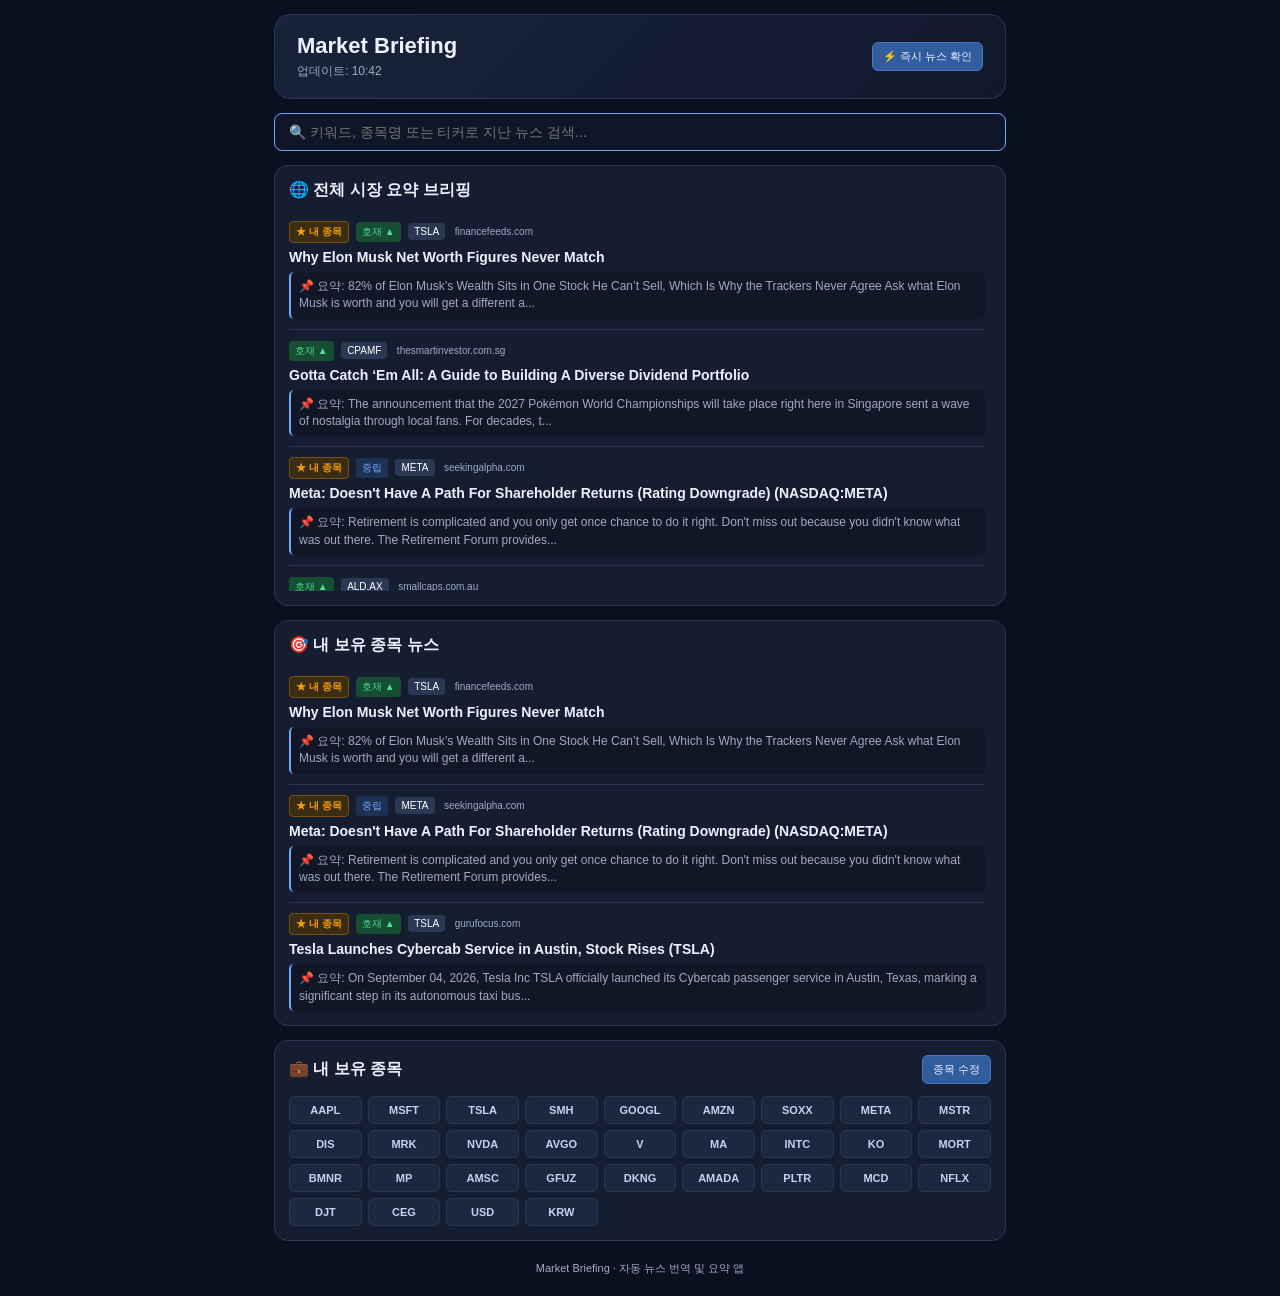
==== index.html @ e2da29b3 "Update index.html" ====
<!DOCTYPE html>
<html lang="ko">
<head>
  <meta charset="UTF-8">
  <meta name="viewport" content="width=device-width, initial-scale=1.0">
  <title>Market Briefing</title>

  <!-- PWA 앱 설정 -->
  <link rel="manifest" href="manifest.json">
  <meta name="mobile-web-app-capable" content="yes">
  <meta name="apple-mobile-web-app-capable" content="yes">
  <meta name="apple-mobile-web-app-status-bar-style" content="black-translucent">
  <meta name="theme-color" content="#0b1020">

  <!-- 아이콘 연결 -->
  <link rel="icon" href="icon.svg" type="image/svg+xml">
  <link rel="apple-touch-icon" href="icon.svg">

  <style>
    * {
      box-sizing: border-box;
    }

    :root {
      --bg: #0b1020;
      --panel: #151d31;
      --panel2: #1c2740;
      --line: #2b3854;
      --text: #edf2ff;
      --muted: #9eabc4;
      --accent: #75a7ff;
      --good: #55d69a;
      --bad: #ff7185;
      --my-stock: #f59e0b;
    }

    body {
      margin: 0;
      background: var(--bg);
      color: var(--text);
      font-family: Arial, sans-serif;
    }

    .container {
      max-width: 760px;
      margin: auto;
      padding: 14px;
    }

    .header {
      background: linear-gradient(135deg, #18233b, #10182b);
      border: 1px solid var(--line);
      border-radius: 16px;
      padding: 18px 22px;
      margin-bottom: 14px;
      display: flex;
      justify-content: space-between;
      align-items: center;
      flex-wrap: wrap;
      gap: 10px;
    }

    h1 {
      margin: 0 0 4px;
      font-size: 22px;
    }

    .date {
      color: var(--muted);
      font-size: 12px;
    }

    /* 과거 뉴스 검색창 */
    .search-bar {
      width: 100%;
      background: #0e1628;
      color: var(--text);
      border: 1px solid var(--accent);
      border-radius: 8px;
      padding: 10px 14px;
      font-size: 14px;
      margin-bottom: 14px;
      outline: none;
    }

    .search-bar:focus {
      border-color: var(--good);
      box-shadow: 0 0 5px rgba(85, 214, 154, 0.3);
    }

    .section {
      background: var(--panel);
      border: 1px solid var(--line);
      border-radius: 14px;
      padding: 14px;
      margin-bottom: 14px;
    }

    h2 {
      font-size: 16px;
      margin: 0 0 10px;
      display: flex;
      align-items: center;
      gap: 6px;
    }

    /* 뉴스 컨테이너 - 세로 고정 높이 및 위아래 스크롤바 설정 */
    .news-scroll-container {
      max-height: 380px;
      overflow-y: auto;
      padding-right: 6px;
    }

    .news-scroll-container::-webkit-scrollbar {
      width: 6px;
    }

    .news-scroll-container::-webkit-scrollbar-track {
      background: rgba(0, 0, 0, 0.1);
      border-radius: 3px;
    }

    .news-scroll-container::-webkit-scrollbar-thumb {
      background: var(--line);
      border-radius: 3px;
    }

    .news-scroll-container::-webkit-scrollbar-thumb:hover {
      background: var(--accent);
    }

    .news {
      padding: 10px 0;
      border-bottom: 1px solid var(--line);
    }

    .news:last-child {
      border: 0;
      padding-bottom: 0;
    }

    .tag {
      display: inline-block;
      color: var(--accent);
      background: #1d3155;
      border-radius: 4px;
      padding: 3px 6px;
      font-size: 10px;
      margin-bottom: 5px;
      margin-right: 3px;
    }

    .tag-my {
      background: #3b2d11;
      color: var(--my-stock);
      border: 1px solid #78520d;
      font-weight: bold;
    }

    .tag-verified {
      background: #1e3a29;
      color: var(--good);
      border: 1px solid #285e3c;
    }

    .news-title {
      font-weight: 700;
      font-size: 14px;
      margin-bottom: 5px;
      line-height: 1.35;
    }

    .news-title a {
      color: var(--text);
      text-decoration: none;
    }

    .news-title a:hover {
      text-decoration: underline;
    }

    .news-text {
      color: var(--muted);
      font-size: 12px;
      line-height: 1.45;
      background: rgba(0, 0, 0, 0.2);
      padding: 6px 8px;
      border-radius: 5px;
      border-left: 2px solid var(--accent);
    }

    .toolbar {
      display: flex;
      gap: 8px;
      align-items: center;
      justify-content: space-between;
      margin-bottom: 12px;
    }

    .toolbar h2 {
      margin: 0;
    }

    .edit-area {
      display: flex;
      gap: 4px;
      align-items: center;
      flex-grow: 1;
      justify-content: flex-end;
    }

    .inline-input {
      background: #0e1628;
      color: var(--text);
      border: 1px solid var(--accent);
      border-radius: 6px;
      padding: 5px 8px;
      font-size: 12px;
      width: 100%;
      max-width: 280px;
    }

    .button {
      border: 1px solid var(--line);
      background: var(--panel2);
      color: var(--text);
      border-radius: 6px;
      padding: 6px 10px;
      font-size: 11px;
      cursor: pointer;
      white-space: nowrap;
    }

    .button.primary {
      background: #315d9e;
      border-color: #4779c2;
    }

    .button:hover {
      filter: brightness(1.15);
    }

    /* 보유 종목 창 - 스크롤 없이 깔끔한 격자(Grid) 배치로 원복 */
    .portfolio {
      display: grid;
      grid-template-columns: repeat(auto-fill, minmax(68px, 1fr));
      gap: 6px;
    }

    .stock {
      background: var(--panel2);
      border: 1px solid var(--line);
      border-radius: 6px;
      padding: 7px 0;
      text-align: center;
      font-weight: 700;
      font-size: 11px;
      color: #c5d3f0;
      width: 100%;
    }

    .footer {
      text-align: center;
      color: var(--muted);
      font-size: 11px;
      padding: 6px;
    }
  </style>
</head>

<body>

  <div class="container">

    <header class="header">
      <div>
        <h1>Market Briefing</h1>
        <div class="date" id="lastUpdated">미국 자본시장 · 한글 뉴스 요약</div>
      </div>
      <button class="button primary" id="checkNewsBtn">⚡ 즉시 뉴스 확인</button>
    </header>

    <!-- 검색창 -->
    <input type="text" id="searchInput" class="search-bar" placeholder="🔍 키워드, 종목명 또는 티커로 지난 뉴스 검색...">

    <!-- 1. 전체 시장 요약 뉴스 창 (위아래 세로 스크롤) -->
    <section class="section">
      <h2>🌐 전체 시장 요약 브리핑</h2>
      <div id="marketNewsContainer" class="news-scroll-container">
        <div class="news-text">전체 시장 뉴스를 불러오는 중입니다...</div>
      </div>
    </section>

    <!-- 2. 내 보유 종목 뉴스 창 (위아래 세로 스크롤) -->
    <section class="section">
      <h2>🎯 내 보유 종목 뉴스</h2>
      <div id="portfolioNewsContainer" class="news-scroll-container">
        <div class="news-text">보유 종목 뉴스를 불러오는 중입니다...</div>
      </div>
    </section>

    <!-- 3. 내 보유 종목 관리 창 (스크롤 없는 전체 펼침 격자) -->
    <section class="section">

      <div class="toolbar">
        <h2>💼 내 보유 종목</h2>
        <div id="editControls" class="edit-area">
          <button class="button primary" id="editBtn">종목 수정</button>
        </div>
      </div>

      <div class="portfolio" id="portfolio"></div>

    </section>

    <div class="footer">
      Market Briefing · 자동 뉴스 번역 및 요약 앱
    </div>

  </div>

  <script>
    const defaultTickers = [
      "AAPL", "MSFT", "TSLA", "SMH", "GOOGL", "AMZN", "SOXX", "META", "MSTR",
      "DIS", "MRK", "NVDA", "AVGO", "V", "MA", "INTC", "KO",
      "MORT", "BMNR", "MP", "AMSC", "GFUZ", "DKNG", "AMADA", "PLTR",
      "MCD", "NFLX", "DJT", "CEG", "USD", "KRW"
    ];

    const key = "marketBriefingTickers";
    let tickers = [];
    let newsData = { updated_at: "", market_news: [], portfolio_news: [] };
    let searchQuery = "";

    const portfolio = document.getElementById("portfolio");
    const editControls = document.getElementById("editControls");
    const marketNewsContainer = document.getElementById("marketNewsContainer");
    const portfolioNewsContainer = document.getElementById("portfolioNewsContainer");
    const lastUpdatedEl = document.getElementById("lastUpdated");
    const checkNewsBtn = document.getElementById("checkNewsBtn");
    const searchInput = document.getElementById("searchInput");

    function escapeHtml(str) {
      if (!str) return "";
      return String(str)
        .replace(/&/g, "&amp;")
        .replace(/</g, "&lt;")
        .replace(/>/g, "&gt;")
        .replace(/"/g, "&quot;")
        .replace(/'/g, "&#039;");
    }

    function load() {
      try {
        const stored = localStorage.getItem(key);
        tickers = stored ? JSON.parse(stored) : defaultTickers;
      } catch (e) {
        tickers = defaultTickers;
      }

      renderPortfolio();
      renderEditButton();
      fetchNews();
    }

    function renderPortfolio() {
      portfolio.innerHTML = "";
      tickers.forEach(ticker => {
        const el = document.createElement("div");
        el.className = "stock";
        el.textContent = ticker;
        portfolio.appendChild(el);
      });
    }

    function renderEditButton() {
      editControls.innerHTML = `<button class="button primary" id="editBtn">종목 수정</button>`;
      document.getElementById("editBtn").onclick = startInlineEdit;
    }

    function startInlineEdit() {
      editControls.innerHTML = `
        <input type="text" class="inline-input" id="inlineInput" value="${tickers.join(', ')}" placeholder="티커 입력 (예: NVDA, MSTR)">
        <button class="button primary" id="saveInlineBtn">저장</button>
        <button class="button" id="cancelInlineBtn">취소</button>
      `;

      document.getElementById("saveInlineBtn").onclick = () => {
        const val = document.getElementById("inlineInput").value;
        const next = val.split(",").map(x => x.trim().toUpperCase()).filter(Boolean);
        if (!next.length) return;

        tickers = [...new Set(next)];
        localStorage.setItem(key, JSON.stringify(tickers));
        renderPortfolio();
        renderAllNews();
        renderEditButton();
      };

      document.getElementById("cancelInlineBtn").onclick = renderEditButton;
    }

    async function fetchNews() {
      checkNewsBtn.textContent = "🔄 업데이트 중...";
      try {
        const res = await fetch(`news.json?t=${Date.now()}`);
        if (!res.ok) throw new Error("news.json 불러오기 실패");
        
        newsData = await res.json();
        
        if (newsData.updated_at) {
          const dateObj = new Date(newsData.updated_at);
          lastUpdatedEl.textContent = `업데이트: ${dateObj.getHours()}:${String(dateObj.getMinutes()).padStart(2, '0')}`;
        }
        
        renderAllNews();
      } catch (err) {
        console.error(err);
        const errHtml = `<div class="news-text">수집된 뉴스가 없습니다. GitHub Actions 수집 완료 후 자동 표출됩니다.</div>`;
        marketNewsContainer.innerHTML = errHtml;
        portfolioNewsContainer.innerHTML = errHtml;
      } finally {
        checkNewsBtn.textContent = "⚡ 즉시 뉴스 확인";
      }
    }

    function renderNewsList(articles, container, isPortfolioSection = false) {
      if (!articles || articles.length === 0) {
        container.innerHTML = `<div class="news-text">수집된 뉴스가 없습니다.</div>`;
        return;
      }

      let displayList = articles;

      // 보유 종목 필터링
      if (isPortfolioSection) {
        displayList = articles.filter(art => {
          const sym = art.symbol ? art.symbol.toUpperCase() : "";
          return tickers.includes(sym);
        });
      }

      // 지난 뉴스 검색 필터링
      if (searchQuery) {
        displayList = displayList.filter(art => {
          const title = (art.title_ko || art.title || "").toLowerCase();
          const snippet = (art.snippet_ko || art.snippet || "").toLowerCase();
          const sym = (art.symbol || "").toLowerCase();
          return title.includes(searchQuery) || snippet.includes(searchQuery) || sym.includes(searchQuery);
        });
      }

      if (displayList.length === 0) {
        container.innerHTML = `<div class="news-text">${searchQuery ? "'" + searchQuery + "' 검색 결과가 없습니다." : "조건에 맞는 기사가 없습니다."}</div>`;
        return;
      }

      container.innerHTML = displayList.map(art => {
        const symbol = art.symbol ? art.symbol.toUpperCase() : "";
        const score = typeof art.sentiment_score === "number" ? art.sentiment_score : 0;
        const isCrossVerified = art.cross_verified || false;

        let sentimentText = "중립";
        let tagStyle = "background: #1d3155; color: #75a7ff;";

        if (score > 0.05) {
          sentimentText = "호재 ▲";
          tagStyle = "background: #164e32; color: #55d69a;";
        } else if (score < -0.05) {
          sentimentText = "악재 ▼";
          tagStyle = "background: #541c24; color: #ff7185;";
        }

        const titleKo = escapeHtml(art.title_ko || art.title || "제목 없음");
        const snippetKo = escapeHtml(art.snippet_ko || art.snippet || "상세 요약이 없습니다.");
        const url = art.url ? escapeHtml(art.url) : "#";
        const source = escapeHtml(art.source || "MarketAux");
        const isMy = symbol && tickers.includes(symbol);

        return `
          <div class="news">
            <div>
              ${isMy ? `<span class="tag tag-my">★ 내 종목</span>` : ""}
              ${isCrossVerified ? `<span class="tag tag-verified">✓ 교차검증 완료</span>` : ""}
              <span class="tag" style="${tagStyle}">${sentimentText}</span>
              ${symbol ? `<span class="tag" style="background:#2b3854; color:#fff;">${symbol}</span>` : ""}
              <span class="tag" style="background:transparent; color:var(--muted); padding:0 2px;">${source}</span>
            </div>
            <div class="news-title">
              <a href="${url}" target="_blank" rel="noopener noreferrer">${titleKo}</a>
            </div>
            <div class="news-text">📌 요약: ${snippetKo}</div>
          </div>
        `;
      }).join("");
    }

    function renderAllNews() {
      let marketArticles = newsData.market_news || [];
      if (marketArticles.length === 0 && (newsData.portfolio_news || []).length > 0) {
        marketArticles = newsData.portfolio_news;
      }
      renderNewsList(marketArticles, marketNewsContainer, false);
      renderNewsList(newsData.portfolio_news || [], portfolioNewsContainer, true);
    }

    searchInput.addEventListener("input", (e) => {
      searchQuery = e.target.value.toLowerCase().trim();
      renderAllNews();
    });

    checkNewsBtn.onclick = fetchNews;

    load();
  </script>

</body>
</html>
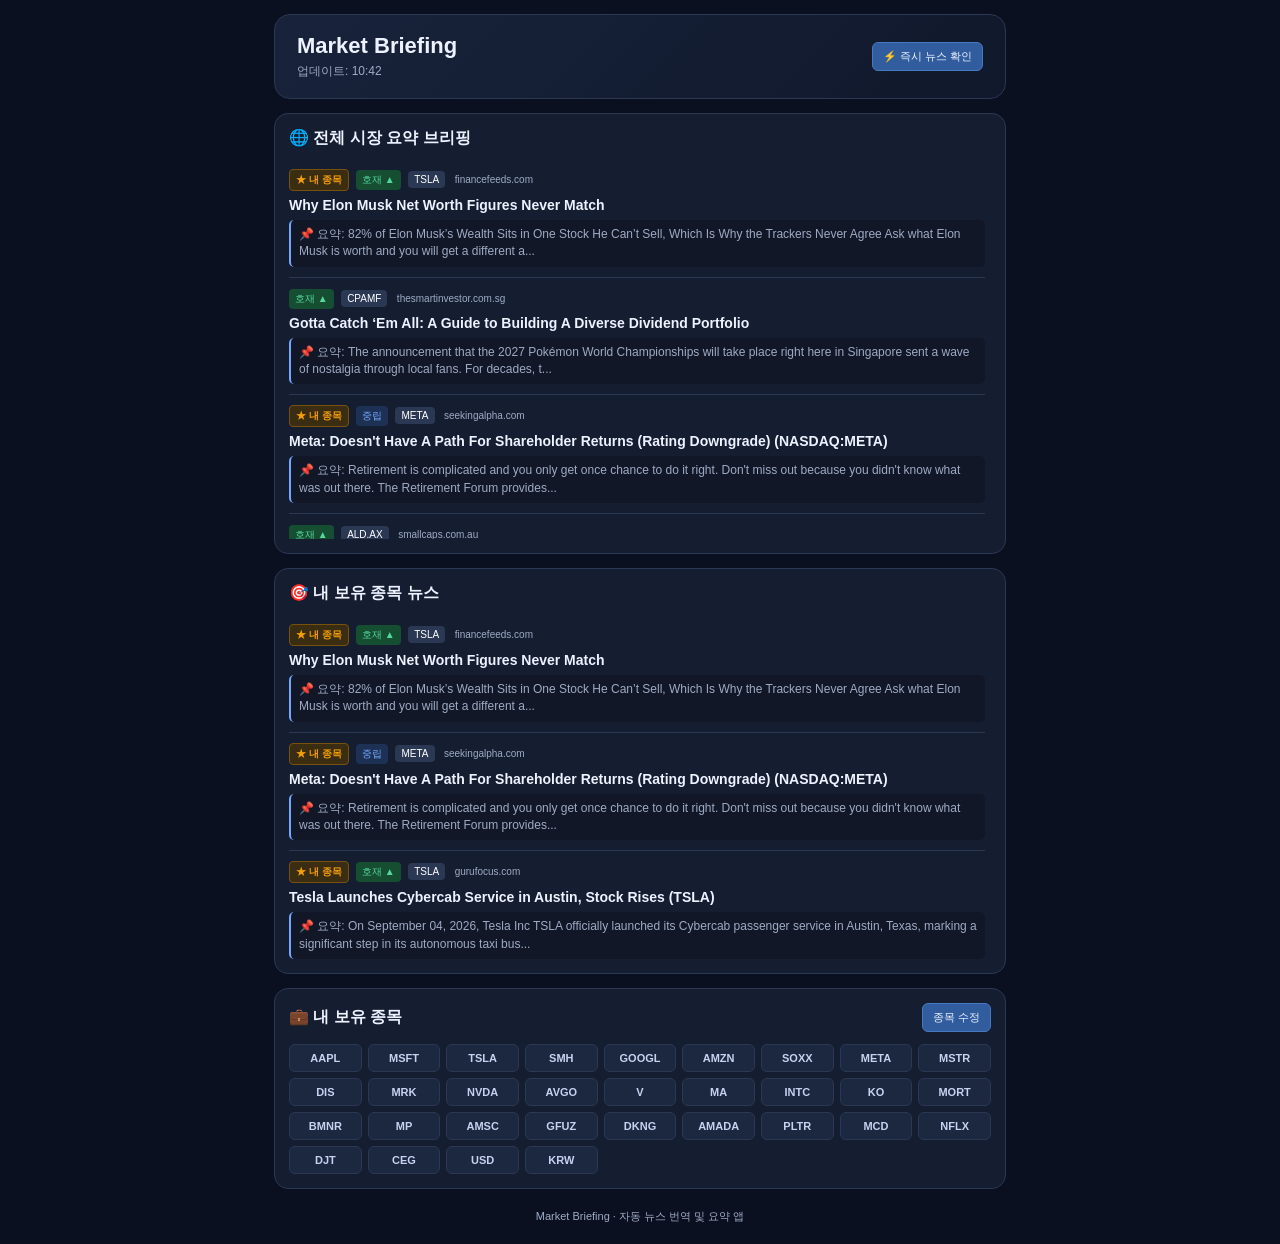
==== commit e8f64035: "Update index.html" ====
--- a/index.html
+++ b/index.html
@@ -70,24 +70,6 @@
       font-size: 12px;
     }
 
-    /* 과거 뉴스 검색창 */
-    .search-bar {
-      width: 100%;
-      background: #0e1628;
-      color: var(--text);
-      border: 1px solid var(--accent);
-      border-radius: 8px;
-      padding: 10px 14px;
-      font-size: 14px;
-      margin-bottom: 14px;
-      outline: none;
-    }
-
-    .search-bar:focus {
-      border-color: var(--good);
-      box-shadow: 0 0 5px rgba(85, 214, 154, 0.3);
-    }
-
     .section {
       background: var(--panel);
       border: 1px solid var(--line);
@@ -104,7 +86,7 @@
       gap: 6px;
     }
 
-    /* 뉴스 컨테이너 - 세로 고정 높이 및 위아래 스크롤바 설정 */
+    /* 뉴스 컨테이너 - 고정 높이 및 다크모드 스크롤바 설정 */
     .news-scroll-container {
       max-height: 380px;
       overflow-y: auto;
@@ -240,7 +222,7 @@
       filter: brightness(1.15);
     }
 
-    /* 보유 종목 창 - 스크롤 없이 깔끔한 격자(Grid) 배치로 원복 */
+    /* 보유 종목 통일된 격자(Grid) 배열 설정 */
     .portfolio {
       display: grid;
       grid-template-columns: repeat(auto-fill, minmax(68px, 1fr));
@@ -275,15 +257,12 @@
     <header class="header">
       <div>
         <h1>Market Briefing</h1>
-        <div class="date" id="lastUpdated">미국 자본시장 · 한글 뉴스 요약</div>
+        <div class="date" id="lastUpdated">미국 자본시장 · 실시간 뉴스 브리핑</div>
       </div>
       <button class="button primary" id="checkNewsBtn">⚡ 즉시 뉴스 확인</button>
     </header>
 
-    <!-- 검색창 -->
-    <input type="text" id="searchInput" class="search-bar" placeholder="🔍 키워드, 종목명 또는 티커로 지난 뉴스 검색...">
-
-    <!-- 1. 전체 시장 요약 뉴스 창 (위아래 세로 스크롤) -->
+    <!-- 1. 전체 시장 요약 뉴스 창 -->
     <section class="section">
       <h2>🌐 전체 시장 요약 브리핑</h2>
       <div id="marketNewsContainer" class="news-scroll-container">
@@ -291,7 +270,7 @@
       </div>
     </section>
 
-    <!-- 2. 내 보유 종목 뉴스 창 (위아래 세로 스크롤) -->
+    <!-- 2. 내 보유 종목 뉴스 창 -->
     <section class="section">
       <h2>🎯 내 보유 종목 뉴스</h2>
       <div id="portfolioNewsContainer" class="news-scroll-container">
@@ -299,7 +278,7 @@
       </div>
     </section>
 
-    <!-- 3. 내 보유 종목 관리 창 (스크롤 없는 전체 펼침 격자) -->
+    <!-- 3. 내 보유 종목 관리 창 -->
     <section class="section">
 
       <div class="toolbar">
@@ -330,7 +309,6 @@
     const key = "marketBriefingTickers";
     let tickers = [];
     let newsData = { updated_at: "", market_news: [], portfolio_news: [] };
-    let searchQuery = "";
 
     const portfolio = document.getElementById("portfolio");
     const editControls = document.getElementById("editControls");
@@ -338,7 +316,6 @@
     const portfolioNewsContainer = document.getElementById("portfolioNewsContainer");
     const lastUpdatedEl = document.getElementById("lastUpdated");
     const checkNewsBtn = document.getElementById("checkNewsBtn");
-    const searchInput = document.getElementById("searchInput");
 
     function escapeHtml(str) {
       if (!str) return "";
@@ -432,27 +409,16 @@
 
       let displayList = articles;
 
-      // 보유 종목 필터링
       if (isPortfolioSection) {
         displayList = articles.filter(art => {
           const sym = art.symbol ? art.symbol.toUpperCase() : "";
           return tickers.includes(sym);
         });
-      }
-
-      // 지난 뉴스 검색 필터링
-      if (searchQuery) {
-        displayList = displayList.filter(art => {
-          const title = (art.title_ko || art.title || "").toLowerCase();
-          const snippet = (art.snippet_ko || art.snippet || "").toLowerCase();
-          const sym = (art.symbol || "").toLowerCase();
-          return title.includes(searchQuery) || snippet.includes(searchQuery) || sym.includes(searchQuery);
-        });
-      }
-
-      if (displayList.length === 0) {
-        container.innerHTML = `<div class="news-text">${searchQuery ? "'" + searchQuery + "' 검색 결과가 없습니다." : "조건에 맞는 기사가 없습니다."}</div>`;
-        return;
+
+        if (displayList.length === 0) {
+          container.innerHTML = `<div class="news-text">설정하신 보유 종목의 최근 기사가 없습니다.</div>`;
+          return;
+        }
       }
 
       container.innerHTML = displayList.map(art => {
@@ -474,7 +440,7 @@
         const titleKo = escapeHtml(art.title_ko || art.title || "제목 없음");
         const snippetKo = escapeHtml(art.snippet_ko || art.snippet || "상세 요약이 없습니다.");
         const url = art.url ? escapeHtml(art.url) : "#";
-        const source = escapeHtml(art.source || "MarketAux");
+        const source = escapeHtml(art.source || "News Feed");
         const isMy = symbol && tickers.includes(symbol);
 
         return `
@@ -504,11 +470,6 @@
       renderNewsList(newsData.portfolio_news || [], portfolioNewsContainer, true);
     }
 
-    searchInput.addEventListener("input", (e) => {
-      searchQuery = e.target.value.toLowerCase().trim();
-      renderAllNews();
-    });
-
     checkNewsBtn.onclick = fetchNews;
 
     load();
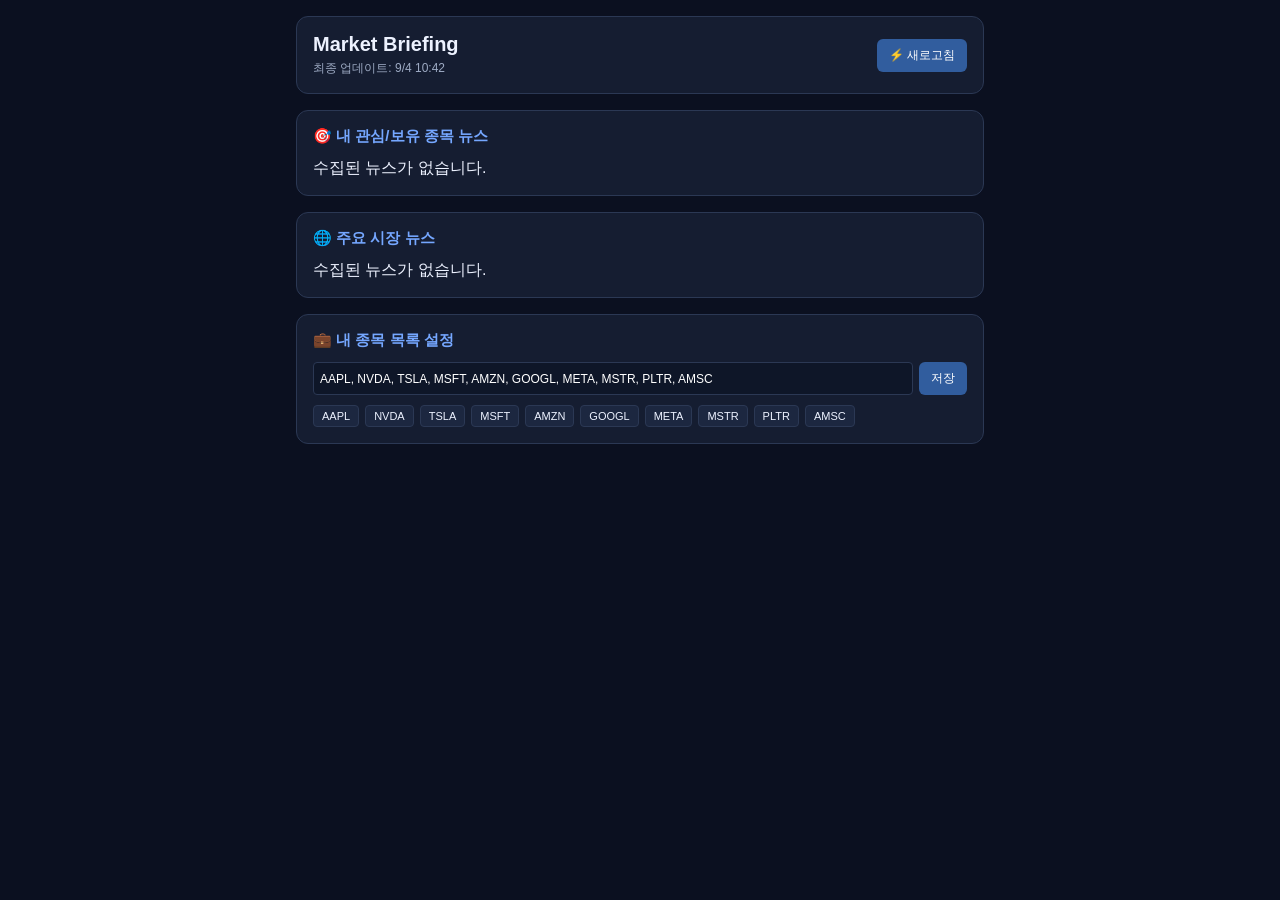
==== commit 9a896d82: "Update index.html" ====
--- a/index.html
+++ b/index.html
@@ -5,475 +5,224 @@
   <meta name="viewport" content="width=device-width, initial-scale=1.0">
   <title>Market Briefing</title>
 
-  <!-- PWA 앱 설정 -->
   <link rel="manifest" href="manifest.json">
-  <meta name="mobile-web-app-capable" content="yes">
-  <meta name="apple-mobile-web-app-capable" content="yes">
-  <meta name="apple-mobile-web-app-status-bar-style" content="black-translucent">
   <meta name="theme-color" content="#0b1020">
-
-  <!-- 아이콘 연결 -->
   <link rel="icon" href="icon.svg" type="image/svg+xml">
-  <link rel="apple-touch-icon" href="icon.svg">
 
   <style>
-    * {
-      box-sizing: border-box;
-    }
-
-    :root {
-      --bg: #0b1020;
-      --panel: #151d31;
-      --panel2: #1c2740;
-      --line: #2b3854;
-      --text: #edf2ff;
-      --muted: #9eabc4;
-      --accent: #75a7ff;
-      --good: #55d69a;
-      --bad: #ff7185;
-      --my-stock: #f59e0b;
-    }
-
+    * { box-sizing: border-box; }
     body {
       margin: 0;
-      background: var(--bg);
-      color: var(--text);
-      font-family: Arial, sans-serif;
-    }
-
+      background: #0b1020;
+      color: #edf2ff;
+      font-family: -apple-system, BlinkMacSystemFont, "Segoe UI", Roboto, sans-serif;
+    }
     .container {
-      max-width: 760px;
+      max-width: 720px;
       margin: auto;
-      padding: 14px;
-    }
-
+      padding: 16px;
+    }
     .header {
-      background: linear-gradient(135deg, #18233b, #10182b);
-      border: 1px solid var(--line);
-      border-radius: 16px;
-      padding: 18px 22px;
-      margin-bottom: 14px;
+      background: #151d31;
+      border: 1px solid #2b3854;
+      border-radius: 12px;
+      padding: 16px;
+      margin-bottom: 16px;
       display: flex;
       justify-content: space-between;
       align-items: center;
+    }
+    h1 { margin: 0; font-size: 20px; }
+    .date { color: #9eabc4; font-size: 12px; margin-top: 4px; }
+    .btn {
+      background: #315d9e;
+      color: #fff;
+      border: none;
+      padding: 8px 12px;
+      border-radius: 6px;
+      font-size: 12px;
+      cursor: pointer;
+    }
+    .btn:hover { background: #4779c2; }
+    .section {
+      background: #151d31;
+      border: 1px solid #2b3854;
+      border-radius: 12px;
+      padding: 16px;
+      margin-bottom: 16px;
+    }
+    h2 { font-size: 15px; margin: 0 0 12px 0; color: #75a7ff; }
+    .news-item {
+      padding: 10px 0;
+      border-bottom: 1px solid #2b3854;
+    }
+    .news-item:last-child { border-bottom: none; }
+    .news-title { font-size: 14px; font-weight: bold; margin-bottom: 4px; line-height: 1.4; }
+    .news-title a { color: #edf2ff; text-decoration: none; }
+    .news-title a:hover { text-decoration: underline; }
+    .news-meta { font-size: 11px; color: #9eabc4; display: flex; gap: 8px; align-items: center; }
+    .badge {
+      background: #3b2d11;
+      color: #f59e0b;
+      border: 1px solid #78520d;
+      padding: 2px 5px;
+      border-radius: 4px;
+      font-weight: bold;
+    }
+    .portfolio-tags {
+      display: flex;
       flex-wrap: wrap;
-      gap: 10px;
-    }
-
-    h1 {
-      margin: 0 0 4px;
-      font-size: 22px;
-    }
-
-    .date {
-      color: var(--muted);
+      gap: 6px;
+      margin-top: 8px;
+    }
+    .tag {
+      background: #1c2740;
+      border: 1px solid #2b3854;
+      padding: 4px 8px;
+      border-radius: 4px;
+      font-size: 11px;
+    }
+    .edit-box {
+      display: flex;
+      gap: 6px;
+      margin-bottom: 10px;
+    }
+    .input-text {
+      flex: 1;
+      background: #0e1628;
+      border: 1px solid #2b3854;
+      color: #fff;
+      padding: 6px;
+      border-radius: 4px;
       font-size: 12px;
-    }
-
-    .section {
-      background: var(--panel);
-      border: 1px solid var(--line);
-      border-radius: 14px;
-      padding: 14px;
-      margin-bottom: 14px;
-    }
-
-    h2 {
-      font-size: 16px;
-      margin: 0 0 10px;
-      display: flex;
-      align-items: center;
-      gap: 6px;
-    }
-
-    /* 뉴스 컨테이너 - 고정 높이 및 다크모드 스크롤바 설정 */
-    .news-scroll-container {
-      max-height: 380px;
-      overflow-y: auto;
-      padding-right: 6px;
-    }
-
-    .news-scroll-container::-webkit-scrollbar {
-      width: 6px;
-    }
-
-    .news-scroll-container::-webkit-scrollbar-track {
-      background: rgba(0, 0, 0, 0.1);
-      border-radius: 3px;
-    }
-
-    .news-scroll-container::-webkit-scrollbar-thumb {
-      background: var(--line);
-      border-radius: 3px;
-    }
-
-    .news-scroll-container::-webkit-scrollbar-thumb:hover {
-      background: var(--accent);
-    }
-
-    .news {
-      padding: 10px 0;
-      border-bottom: 1px solid var(--line);
-    }
-
-    .news:last-child {
-      border: 0;
-      padding-bottom: 0;
-    }
-
-    .tag {
-      display: inline-block;
-      color: var(--accent);
-      background: #1d3155;
-      border-radius: 4px;
-      padding: 3px 6px;
-      font-size: 10px;
-      margin-bottom: 5px;
-      margin-right: 3px;
-    }
-
-    .tag-my {
-      background: #3b2d11;
-      color: var(--my-stock);
-      border: 1px solid #78520d;
-      font-weight: bold;
-    }
-
-    .tag-verified {
-      background: #1e3a29;
-      color: var(--good);
-      border: 1px solid #285e3c;
-    }
-
-    .news-title {
-      font-weight: 700;
-      font-size: 14px;
-      margin-bottom: 5px;
-      line-height: 1.35;
-    }
-
-    .news-title a {
-      color: var(--text);
-      text-decoration: none;
-    }
-
-    .news-title a:hover {
-      text-decoration: underline;
-    }
-
-    .news-text {
-      color: var(--muted);
-      font-size: 12px;
-      line-height: 1.45;
-      background: rgba(0, 0, 0, 0.2);
-      padding: 6px 8px;
-      border-radius: 5px;
-      border-left: 2px solid var(--accent);
-    }
-
-    .toolbar {
-      display: flex;
-      gap: 8px;
-      align-items: center;
-      justify-content: space-between;
-      margin-bottom: 12px;
-    }
-
-    .toolbar h2 {
-      margin: 0;
-    }
-
-    .edit-area {
-      display: flex;
-      gap: 4px;
-      align-items: center;
-      flex-grow: 1;
-      justify-content: flex-end;
-    }
-
-    .inline-input {
-      background: #0e1628;
-      color: var(--text);
-      border: 1px solid var(--accent);
-      border-radius: 6px;
-      padding: 5px 8px;
-      font-size: 12px;
-      width: 100%;
-      max-width: 280px;
-    }
-
-    .button {
-      border: 1px solid var(--line);
-      background: var(--panel2);
-      color: var(--text);
-      border-radius: 6px;
-      padding: 6px 10px;
-      font-size: 11px;
-      cursor: pointer;
-      white-space: nowrap;
-    }
-
-    .button.primary {
-      background: #315d9e;
-      border-color: #4779c2;
-    }
-
-    .button:hover {
-      filter: brightness(1.15);
-    }
-
-    /* 보유 종목 통일된 격자(Grid) 배열 설정 */
-    .portfolio {
-      display: grid;
-      grid-template-columns: repeat(auto-fill, minmax(68px, 1fr));
-      gap: 6px;
-    }
-
-    .stock {
-      background: var(--panel2);
-      border: 1px solid var(--line);
-      border-radius: 6px;
-      padding: 7px 0;
-      text-align: center;
-      font-weight: 700;
-      font-size: 11px;
-      color: #c5d3f0;
-      width: 100%;
-    }
-
-    .footer {
-      text-align: center;
-      color: var(--muted);
-      font-size: 11px;
-      padding: 6px;
     }
   </style>
 </head>
-
 <body>
 
   <div class="container">
-
-    <header class="header">
+    <div class="header">
       <div>
         <h1>Market Briefing</h1>
-        <div class="date" id="lastUpdated">미국 자본시장 · 실시간 뉴스 브리핑</div>
+        <div class="date" id="lastUpdated">최신 시장 뉴스 확인 중...</div>
       </div>
-      <button class="button primary" id="checkNewsBtn">⚡ 즉시 뉴스 확인</button>
-    </header>
-
-    <!-- 1. 전체 시장 요약 뉴스 창 -->
-    <section class="section">
-      <h2>🌐 전체 시장 요약 브리핑</h2>
-      <div id="marketNewsContainer" class="news-scroll-container">
-        <div class="news-text">전체 시장 뉴스를 불러오는 중입니다...</div>
+      <button class="btn" id="refreshBtn">⚡ 새로고침</button>
+    </div>
+
+    <div class="section">
+      <h2>🎯 내 관심/보유 종목 뉴스</h2>
+      <div id="myNewsList">뉴스를 불러오는 중입니다...</div>
+    </div>
+
+    <div class="section">
+      <h2>🌐 주요 시장 뉴스</h2>
+      <div id="allNewsList">뉴스를 불러오는 중입니다...</div>
+    </div>
+
+    <div class="section">
+      <h2>💼 내 종목 목록 설정</h2>
+      <div class="edit-box">
+        <input type="text" id="tickerInput" class="input-text" placeholder="티커 입력 (쉼표 구분: NVDA, TSLA, AAPL)">
+        <button class="btn" id="saveTickersBtn">저장</button>
       </div>
-    </section>
-
-    <!-- 2. 내 보유 종목 뉴스 창 -->
-    <section class="section">
-      <h2>🎯 내 보유 종목 뉴스</h2>
-      <div id="portfolioNewsContainer" class="news-scroll-container">
-        <div class="news-text">보유 종목 뉴스를 불러오는 중입니다...</div>
-      </div>
-    </section>
-
-    <!-- 3. 내 보유 종목 관리 창 -->
-    <section class="section">
-
-      <div class="toolbar">
-        <h2>💼 내 보유 종목</h2>
-        <div id="editControls" class="edit-area">
-          <button class="button primary" id="editBtn">종목 수정</button>
-        </div>
-      </div>
-
-      <div class="portfolio" id="portfolio"></div>
-
-    </section>
-
-    <div class="footer">
-      Market Briefing · 자동 뉴스 번역 및 요약 앱
-    </div>
-
+      <div class="portfolio-tags" id="tickerTags"></div>
+    </div>
   </div>
 
   <script>
-    const defaultTickers = [
-      "AAPL", "MSFT", "TSLA", "SMH", "GOOGL", "AMZN", "SOXX", "META", "MSTR",
-      "DIS", "MRK", "NVDA", "AVGO", "V", "MA", "INTC", "KO",
-      "MORT", "BMNR", "MP", "AMSC", "GFUZ", "DKNG", "AMADA", "PLTR",
-      "MCD", "NFLX", "DJT", "CEG", "USD", "KRW"
-    ];
-
-    const key = "marketBriefingTickers";
-    let tickers = [];
-    let newsData = { updated_at: "", market_news: [], portfolio_news: [] };
-
-    const portfolio = document.getElementById("portfolio");
-    const editControls = document.getElementById("editControls");
-    const marketNewsContainer = document.getElementById("marketNewsContainer");
-    const portfolioNewsContainer = document.getElementById("portfolioNewsContainer");
-    const lastUpdatedEl = document.getElementById("lastUpdated");
-    const checkNewsBtn = document.getElementById("checkNewsBtn");
-
-    function escapeHtml(str) {
-      if (!str) return "";
-      return String(str)
-        .replace(/&/g, "&amp;")
-        .replace(/</g, "&lt;")
-        .replace(/>/g, "&gt;")
-        .replace(/"/g, "&quot;")
-        .replace(/'/g, "&#039;");
-    }
-
-    function load() {
-      try {
-        const stored = localStorage.getItem(key);
-        tickers = stored ? JSON.parse(stored) : defaultTickers;
-      } catch (e) {
-        tickers = defaultTickers;
-      }
-
-      renderPortfolio();
-      renderEditButton();
-      fetchNews();
-    }
-
-    function renderPortfolio() {
-      portfolio.innerHTML = "";
-      tickers.forEach(ticker => {
-        const el = document.createElement("div");
-        el.className = "stock";
-        el.textContent = ticker;
-        portfolio.appendChild(el);
-      });
-    }
-
-    function renderEditButton() {
-      editControls.innerHTML = `<button class="button primary" id="editBtn">종목 수정</button>`;
-      document.getElementById("editBtn").onclick = startInlineEdit;
-    }
-
-    function startInlineEdit() {
-      editControls.innerHTML = `
-        <input type="text" class="inline-input" id="inlineInput" value="${tickers.join(', ')}" placeholder="티커 입력 (예: NVDA, MSTR)">
-        <button class="button primary" id="saveInlineBtn">저장</button>
-        <button class="button" id="cancelInlineBtn">취소</button>
-      `;
-
-      document.getElementById("saveInlineBtn").onclick = () => {
-        const val = document.getElementById("inlineInput").value;
-        const next = val.split(",").map(x => x.trim().toUpperCase()).filter(Boolean);
-        if (!next.length) return;
-
-        tickers = [...new Set(next)];
-        localStorage.setItem(key, JSON.stringify(tickers));
-        renderPortfolio();
-        renderAllNews();
-        renderEditButton();
-      };
-
-      document.getElementById("cancelInlineBtn").onclick = renderEditButton;
-    }
+    const defaultTickers = ["AAPL", "NVDA", "TSLA", "MSFT", "AMZN", "GOOGL", "META", "MSTR", "PLTR", "AMSC"];
+    let myTickers = [];
+    let allArticles = [];
+
+    function loadTickers() {
+      const saved = localStorage.getItem("myTickers");
+      myTickers = saved ? JSON.parse(saved) : defaultTickers;
+      document.getElementById("tickerInput").value = myTickers.join(", ");
+      renderTickerTags();
+    }
+
+    function renderTickerTags() {
+      const container = document.getElementById("tickerTags");
+      container.innerHTML = myTickers.map(t => `<span class="tag">${t}</span>`).join("");
+    }
+
+    document.getElementById("saveTickersBtn").onclick = () => {
+      const val = document.getElementById("tickerInput").value;
+      myTickers = val.split(",").map(s => s.trim().toUpperCase()).filter(Boolean);
+      localStorage.setItem("myTickers", JSON.stringify(myTickers));
+      renderTickerTags();
+      renderNews();
+    };
 
     async function fetchNews() {
-      checkNewsBtn.textContent = "🔄 업데이트 중...";
+      const btn = document.getElementById("refreshBtn");
+      btn.textContent = "🔄 로딩 중...";
       try {
         const res = await fetch(`news.json?t=${Date.now()}`);
         if (!res.ok) throw new Error("news.json 불러오기 실패");
+        const data = await res.json();
         
-        newsData = await res.json();
+        allArticles = data.articles || [];
         
-        if (newsData.updated_at) {
-          const dateObj = new Date(newsData.updated_at);
-          lastUpdatedEl.textContent = `업데이트: ${dateObj.getHours()}:${String(dateObj.getMinutes()).padStart(2, '0')}`;
+        if (data.updated_at) {
+          const d = new Date(data.updated_at);
+          document.getElementById("lastUpdated").textContent = 
+            `최종 업데이트: ${d.getMonth()+1}/${d.getDate()} ${String(d.getHours()).padStart(2,'0')}:${String(d.getMinutes()).padStart(2,'0')}`;
         }
-        
-        renderAllNews();
-      } catch (err) {
-        console.error(err);
-        const errHtml = `<div class="news-text">수집된 뉴스가 없습니다. GitHub Actions 수집 완료 후 자동 표출됩니다.</div>`;
-        marketNewsContainer.innerHTML = errHtml;
-        portfolioNewsContainer.innerHTML = errHtml;
+        renderNews();
+      } catch (e) {
+        document.getElementById("myNewsList").innerHTML = "뉴스를 불러올 수 없습니다. 잠시 후 다시 시도해주세요.";
+        document.getElementById("allNewsList").innerHTML = "뉴스를 불러올 수 없습니다.";
       } finally {
-        checkNewsBtn.textContent = "⚡ 즉시 뉴스 확인";
+        btn.textContent = "⚡ 새로고침";
       }
     }
 
-    function renderNewsList(articles, container, isPortfolioSection = false) {
-      if (!articles || articles.length === 0) {
-        container.innerHTML = `<div class="news-text">수집된 뉴스가 없습니다.</div>`;
+    function renderNews() {
+      const myNewsContainer = document.getElementById("myNewsList");
+      const allNewsContainer = document.getElementById("allNewsList");
+
+      if (!allArticles.length) {
+        myNewsContainer.innerHTML = "수집된 뉴스가 없습니다.";
+        allNewsContainer.innerHTML = "수집된 뉴스가 없습니다.";
         return;
       }
 
-      let displayList = articles;
-
-      if (isPortfolioSection) {
-        displayList = articles.filter(art => {
-          const sym = art.symbol ? art.symbol.toUpperCase() : "";
-          return tickers.includes(sym);
-        });
-
-        if (displayList.length === 0) {
-          container.innerHTML = `<div class="news-text">설정하신 보유 종목의 최근 기사가 없습니다.</div>`;
-          return;
-        }
+      // 내 종목 뉴스 필터링 (제목에 내 티커명이 포함되어 있는지 검색)
+      const myNews = allArticles.filter(art => {
+        const titleUpper = art.title.toUpperCase();
+        return myTickers.some(ticker => titleUpper.includes(ticker));
+      });
+
+      // 내 종목 뉴스 출력
+      if (myNews.length === 0) {
+        myNewsContainer.innerHTML = "<div style='color:#9eabc4; font-size:13px;'>설정하신 종목의 최신 기사가 없습니다.</div>";
+      } else {
+        myNewsContainer.innerHTML = myNews.map(art => renderNewsHtml(art, true)).join("");
       }
 
-      container.innerHTML = displayList.map(art => {
-        const symbol = art.symbol ? art.symbol.toUpperCase() : "";
-        const score = typeof art.sentiment_score === "number" ? art.sentiment_score : 0;
-        const isCrossVerified = art.cross_verified || false;
-
-        let sentimentText = "중립";
-        let tagStyle = "background: #1d3155; color: #75a7ff;";
-
-        if (score > 0.05) {
-          sentimentText = "호재 ▲";
-          tagStyle = "background: #164e32; color: #55d69a;";
-        } else if (score < -0.05) {
-          sentimentText = "악재 ▼";
-          tagStyle = "background: #541c24; color: #ff7185;";
-        }
-
-        const titleKo = escapeHtml(art.title_ko || art.title || "제목 없음");
-        const snippetKo = escapeHtml(art.snippet_ko || art.snippet || "상세 요약이 없습니다.");
-        const url = art.url ? escapeHtml(art.url) : "#";
-        const source = escapeHtml(art.source || "News Feed");
-        const isMy = symbol && tickers.includes(symbol);
-
-        return `
-          <div class="news">
-            <div>
-              ${isMy ? `<span class="tag tag-my">★ 내 종목</span>` : ""}
-              ${isCrossVerified ? `<span class="tag tag-verified">✓ 교차검증 완료</span>` : ""}
-              <span class="tag" style="${tagStyle}">${sentimentText}</span>
-              ${symbol ? `<span class="tag" style="background:#2b3854; color:#fff;">${symbol}</span>` : ""}
-              <span class="tag" style="background:transparent; color:var(--muted); padding:0 2px;">${source}</span>
-            </div>
-            <div class="news-title">
-              <a href="${url}" target="_blank" rel="noopener noreferrer">${titleKo}</a>
-            </div>
-            <div class="news-text">📌 요약: ${snippetKo}</div>
+      // 전체 시장 뉴스 출력
+      allNewsContainer.innerHTML = allArticles.map(art => renderNewsHtml(art, false)).join("");
+    }
+
+    function renderNewsHtml(art, isMy) {
+      return `
+        <div class="news-item">
+          <div class="news-title">
+            <a href="${art.url}" target="_blank" rel="noopener noreferrer">${art.title}</a>
           </div>
-        `;
-      }).join("");
-    }
-
-    function renderAllNews() {
-      let marketArticles = newsData.market_news || [];
-      if (marketArticles.length === 0 && (newsData.portfolio_news || []).length > 0) {
-        marketArticles = newsData.portfolio_news;
-      }
-      renderNewsList(marketArticles, marketNewsContainer, false);
-      renderNewsList(newsData.portfolio_news || [], portfolioNewsContainer, true);
-    }
-
-    checkNewsBtn.onclick = fetchNews;
-
-    load();
+          <div class="news-meta">
+            ${isMy ? `<span class="badge">관심종목</span>` : ""}
+            <span>${art.source}</span>
+          </div>
+        </div>
+      `;
+    }
+
+    document.getElementById("refreshBtn").onclick = fetchNews;
+
+    loadTickers();
+    fetchNews();
   </script>
-
 </body>
 </html>
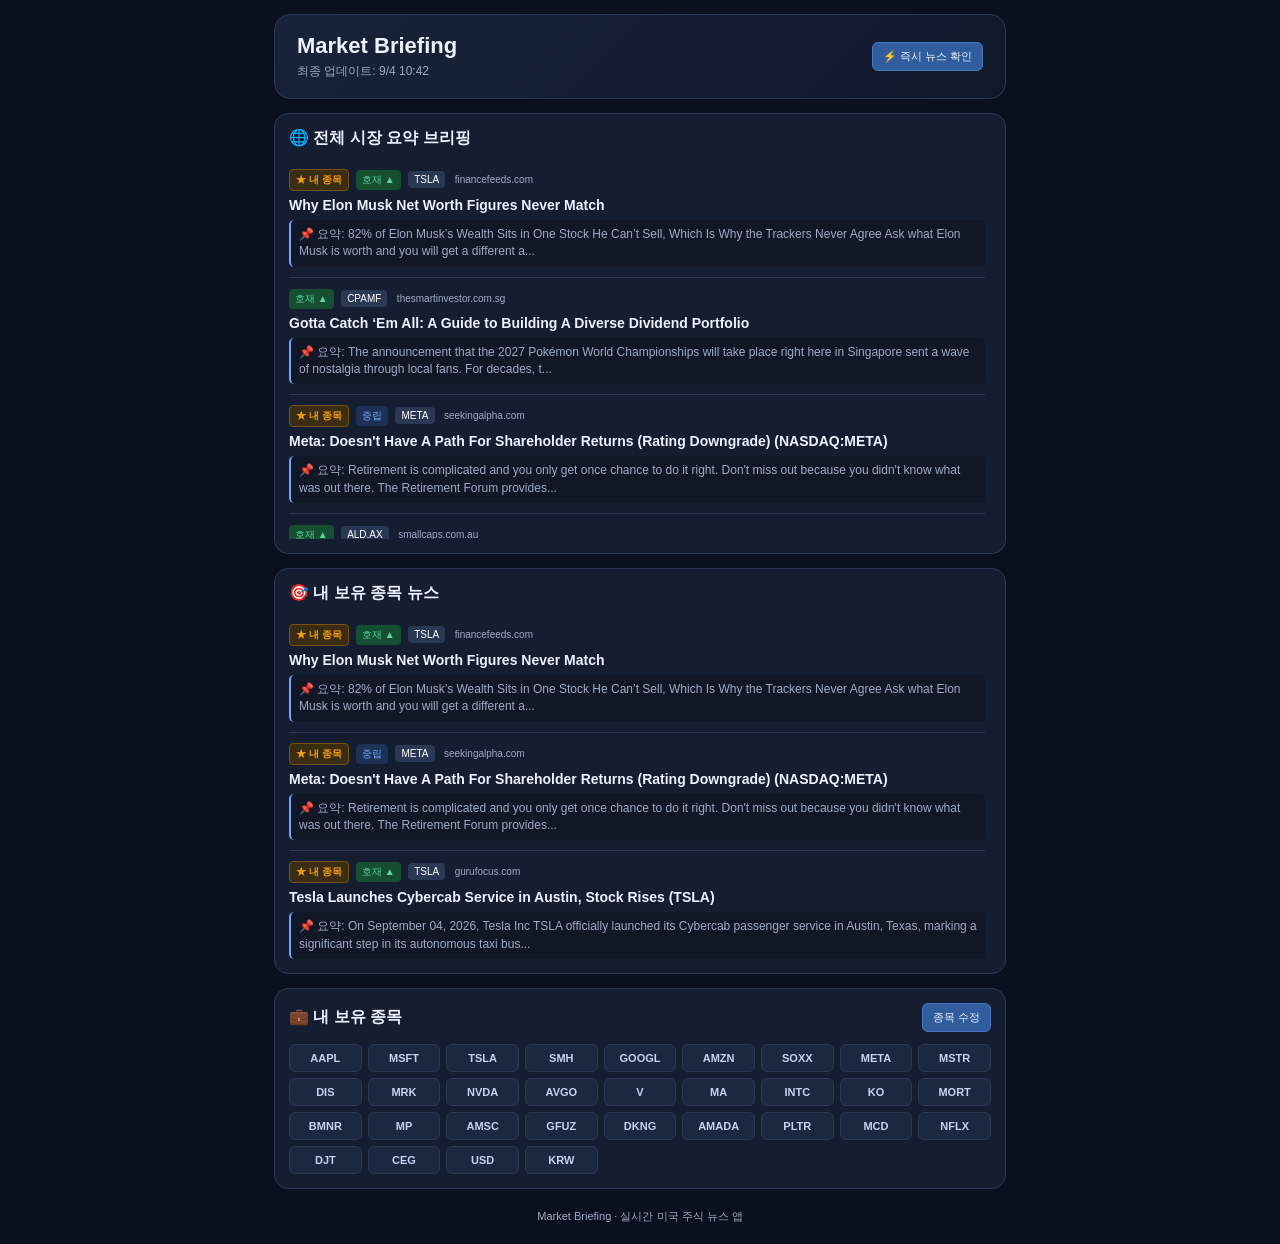
==== commit 0b4f6fc7: "Update index.html" ====
--- a/index.html
+++ b/index.html
@@ -5,224 +5,474 @@
   <meta name="viewport" content="width=device-width, initial-scale=1.0">
   <title>Market Briefing</title>
 
+  <!-- PWA 앱 설정 -->
   <link rel="manifest" href="manifest.json">
+  <meta name="mobile-web-app-capable" content="yes">
+  <meta name="apple-mobile-web-app-capable" content="yes">
+  <meta name="apple-mobile-web-app-status-bar-style" content="black-translucent">
   <meta name="theme-color" content="#0b1020">
+
+  <!-- 아이콘 연결 -->
   <link rel="icon" href="icon.svg" type="image/svg+xml">
+  <link rel="apple-touch-icon" href="icon.svg">
 
   <style>
-    * { box-sizing: border-box; }
+    * {
+      box-sizing: border-box;
+    }
+
+    :root {
+      --bg: #0b1020;
+      --panel: #151d31;
+      --panel2: #1c2740;
+      --line: #2b3854;
+      --text: #edf2ff;
+      --muted: #9eabc4;
+      --accent: #75a7ff;
+      --good: #55d69a;
+      --bad: #ff7185;
+      --my-stock: #f59e0b;
+    }
+
     body {
       margin: 0;
-      background: #0b1020;
-      color: #edf2ff;
+      background: var(--bg);
+      color: var(--text);
       font-family: -apple-system, BlinkMacSystemFont, "Segoe UI", Roboto, sans-serif;
     }
+
     .container {
-      max-width: 720px;
+      max-width: 760px;
       margin: auto;
-      padding: 16px;
-    }
+      padding: 14px;
+    }
+
     .header {
-      background: #151d31;
-      border: 1px solid #2b3854;
-      border-radius: 12px;
-      padding: 16px;
-      margin-bottom: 16px;
+      background: linear-gradient(135deg, #18233b, #10182b);
+      border: 1px solid var(--line);
+      border-radius: 16px;
+      padding: 18px 22px;
+      margin-bottom: 14px;
       display: flex;
       justify-content: space-between;
       align-items: center;
-    }
-    h1 { margin: 0; font-size: 20px; }
-    .date { color: #9eabc4; font-size: 12px; margin-top: 4px; }
-    .btn {
+      flex-wrap: wrap;
+      gap: 10px;
+    }
+
+    h1 {
+      margin: 0 0 4px;
+      font-size: 22px;
+    }
+
+    .date {
+      color: var(--muted);
+      font-size: 12px;
+    }
+
+    .section {
+      background: var(--panel);
+      border: 1px solid var(--line);
+      border-radius: 14px;
+      padding: 14px;
+      margin-bottom: 14px;
+    }
+
+    h2 {
+      font-size: 16px;
+      margin: 0 0 10px;
+      display: flex;
+      align-items: center;
+      gap: 6px;
+    }
+
+    .news-scroll-container {
+      max-height: 380px;
+      overflow-y: auto;
+      padding-right: 6px;
+    }
+
+    .news-scroll-container::-webkit-scrollbar {
+      width: 6px;
+    }
+
+    .news-scroll-container::-webkit-scrollbar-track {
+      background: rgba(0, 0, 0, 0.1);
+      border-radius: 3px;
+    }
+
+    .news-scroll-container::-webkit-scrollbar-thumb {
+      background: var(--line);
+      border-radius: 3px;
+    }
+
+    .news-scroll-container::-webkit-scrollbar-thumb:hover {
+      background: var(--accent);
+    }
+
+    .news {
+      padding: 10px 0;
+      border-bottom: 1px solid var(--line);
+    }
+
+    .news:last-child {
+      border: 0;
+      padding-bottom: 0;
+    }
+
+    .tag {
+      display: inline-block;
+      color: var(--accent);
+      background: #1d3155;
+      border-radius: 4px;
+      padding: 3px 6px;
+      font-size: 10px;
+      margin-bottom: 5px;
+      margin-right: 3px;
+    }
+
+    .tag-my {
+      background: #3b2d11;
+      color: var(--my-stock);
+      border: 1px solid #78520d;
+      font-weight: bold;
+    }
+
+    .tag-verified {
+      background: #1e3a29;
+      color: var(--good);
+      border: 1px solid #285e3c;
+    }
+
+    .news-title {
+      font-weight: 700;
+      font-size: 14px;
+      margin-bottom: 5px;
+      line-height: 1.35;
+    }
+
+    .news-title a {
+      color: var(--text);
+      text-decoration: none;
+    }
+
+    .news-title a:hover {
+      text-decoration: underline;
+    }
+
+    .news-text {
+      color: var(--muted);
+      font-size: 12px;
+      line-height: 1.45;
+      background: rgba(0, 0, 0, 0.2);
+      padding: 6px 8px;
+      border-radius: 5px;
+      border-left: 2px solid var(--accent);
+    }
+
+    .toolbar {
+      display: flex;
+      gap: 8px;
+      align-items: center;
+      justify-content: space-between;
+      margin-bottom: 12px;
+    }
+
+    .toolbar h2 {
+      margin: 0;
+    }
+
+    .edit-area {
+      display: flex;
+      gap: 4px;
+      align-items: center;
+      flex-grow: 1;
+      justify-content: flex-end;
+    }
+
+    .inline-input {
+      background: #0e1628;
+      color: var(--text);
+      border: 1px solid var(--accent);
+      border-radius: 6px;
+      padding: 5px 8px;
+      font-size: 12px;
+      width: 100%;
+      max-width: 280px;
+    }
+
+    .button {
+      border: 1px solid var(--line);
+      background: var(--panel2);
+      color: var(--text);
+      border-radius: 6px;
+      padding: 6px 10px;
+      font-size: 11px;
+      cursor: pointer;
+      white-space: nowrap;
+    }
+
+    .button.primary {
       background: #315d9e;
-      color: #fff;
-      border: none;
-      padding: 8px 12px;
+      border-color: #4779c2;
+    }
+
+    .button:hover {
+      filter: brightness(1.15);
+    }
+
+    .portfolio {
+      display: grid;
+      grid-template-columns: repeat(auto-fill, minmax(68px, 1fr));
+      gap: 6px;
+    }
+
+    .stock {
+      background: var(--panel2);
+      border: 1px solid var(--line);
       border-radius: 6px;
-      font-size: 12px;
-      cursor: pointer;
-    }
-    .btn:hover { background: #4779c2; }
-    .section {
-      background: #151d31;
-      border: 1px solid #2b3854;
-      border-radius: 12px;
-      padding: 16px;
-      margin-bottom: 16px;
-    }
-    h2 { font-size: 15px; margin: 0 0 12px 0; color: #75a7ff; }
-    .news-item {
-      padding: 10px 0;
-      border-bottom: 1px solid #2b3854;
-    }
-    .news-item:last-child { border-bottom: none; }
-    .news-title { font-size: 14px; font-weight: bold; margin-bottom: 4px; line-height: 1.4; }
-    .news-title a { color: #edf2ff; text-decoration: none; }
-    .news-title a:hover { text-decoration: underline; }
-    .news-meta { font-size: 11px; color: #9eabc4; display: flex; gap: 8px; align-items: center; }
-    .badge {
-      background: #3b2d11;
-      color: #f59e0b;
-      border: 1px solid #78520d;
-      padding: 2px 5px;
-      border-radius: 4px;
-      font-weight: bold;
-    }
-    .portfolio-tags {
-      display: flex;
-      flex-wrap: wrap;
-      gap: 6px;
-      margin-top: 8px;
-    }
-    .tag {
-      background: #1c2740;
-      border: 1px solid #2b3854;
-      padding: 4px 8px;
-      border-radius: 4px;
+      padding: 7px 0;
+      text-align: center;
+      font-weight: 700;
       font-size: 11px;
-    }
-    .edit-box {
-      display: flex;
-      gap: 6px;
-      margin-bottom: 10px;
-    }
-    .input-text {
-      flex: 1;
-      background: #0e1628;
-      border: 1px solid #2b3854;
-      color: #fff;
+      color: #c5d3f0;
+      width: 100%;
+    }
+
+    .footer {
+      text-align: center;
+      color: var(--muted);
+      font-size: 11px;
       padding: 6px;
-      border-radius: 4px;
-      font-size: 12px;
     }
   </style>
 </head>
+
 <body>
 
   <div class="container">
-    <div class="header">
+
+    <header class="header">
       <div>
         <h1>Market Briefing</h1>
-        <div class="date" id="lastUpdated">최신 시장 뉴스 확인 중...</div>
+        <div class="date" id="lastUpdated">미국 자본시장 · 실시간 뉴스 브리핑</div>
       </div>
-      <button class="btn" id="refreshBtn">⚡ 새로고침</button>
+      <button class="button primary" id="checkNewsBtn">⚡ 즉시 뉴스 확인</button>
+    </header>
+
+    <section class="section">
+      <h2>🌐 전체 시장 요약 브리핑</h2>
+      <div id="marketNewsContainer" class="news-scroll-container">
+        <div class="news-text">전체 시장 뉴스를 불러오는 중입니다...</div>
+      </div>
+    </section>
+
+    <section class="section">
+      <h2>🎯 내 보유 종목 뉴스</h2>
+      <div id="portfolioNewsContainer" class="news-scroll-container">
+        <div class="news-text">보유 종목 뉴스를 불러오는 중입니다...</div>
+      </div>
+    </section>
+
+    <section class="section">
+      <div class="toolbar">
+        <h2>💼 내 보유 종목</h2>
+        <div id="editControls" class="edit-area">
+          <button class="button primary" id="editBtn">종목 수정</button>
+        </div>
+      </div>
+
+      <div class="portfolio" id="portfolio"></div>
+    </section>
+
+    <div class="footer">
+      Market Briefing · 실시간 미국 주식 뉴스 앱
     </div>
 
-    <div class="section">
-      <h2>🎯 내 관심/보유 종목 뉴스</h2>
-      <div id="myNewsList">뉴스를 불러오는 중입니다...</div>
-    </div>
-
-    <div class="section">
-      <h2>🌐 주요 시장 뉴스</h2>
-      <div id="allNewsList">뉴스를 불러오는 중입니다...</div>
-    </div>
-
-    <div class="section">
-      <h2>💼 내 종목 목록 설정</h2>
-      <div class="edit-box">
-        <input type="text" id="tickerInput" class="input-text" placeholder="티커 입력 (쉼표 구분: NVDA, TSLA, AAPL)">
-        <button class="btn" id="saveTickersBtn">저장</button>
-      </div>
-      <div class="portfolio-tags" id="tickerTags"></div>
-    </div>
   </div>
 
   <script>
-    const defaultTickers = ["AAPL", "NVDA", "TSLA", "MSFT", "AMZN", "GOOGL", "META", "MSTR", "PLTR", "AMSC"];
-    let myTickers = [];
-    let allArticles = [];
-
-    function loadTickers() {
-      const saved = localStorage.getItem("myTickers");
-      myTickers = saved ? JSON.parse(saved) : defaultTickers;
-      document.getElementById("tickerInput").value = myTickers.join(", ");
-      renderTickerTags();
-    }
-
-    function renderTickerTags() {
-      const container = document.getElementById("tickerTags");
-      container.innerHTML = myTickers.map(t => `<span class="tag">${t}</span>`).join("");
-    }
-
-    document.getElementById("saveTickersBtn").onclick = () => {
-      const val = document.getElementById("tickerInput").value;
-      myTickers = val.split(",").map(s => s.trim().toUpperCase()).filter(Boolean);
-      localStorage.setItem("myTickers", JSON.stringify(myTickers));
-      renderTickerTags();
-      renderNews();
-    };
+    const defaultTickers = [
+      "AAPL", "MSFT", "TSLA", "SMH", "GOOGL", "AMZN", "SOXX", "META", "MSTR",
+      "DIS", "MRK", "NVDA", "AVGO", "V", "MA", "INTC", "KO",
+      "MORT", "BMNR", "MP", "AMSC", "GFUZ", "DKNG", "AMADA", "PLTR",
+      "MCD", "NFLX", "DJT", "CEG", "USD", "KRW"
+    ];
+
+    const key = "marketBriefingTickers";
+    let tickers = [];
+    let newsData = { updated_at: "", market_news: [], portfolio_news: [] };
+
+    const portfolio = document.getElementById("portfolio");
+    const editControls = document.getElementById("editControls");
+    const marketNewsContainer = document.getElementById("marketNewsContainer");
+    const portfolioNewsContainer = document.getElementById("portfolioNewsContainer");
+    const lastUpdatedEl = document.getElementById("lastUpdated");
+    const checkNewsBtn = document.getElementById("checkNewsBtn");
+
+    function escapeHtml(str) {
+      if (!str) return "";
+      return String(str)
+        .replace(/&/g, "&amp;")
+        .replace(/</g, "&lt;")
+        .replace(/>/g, "&gt;")
+        .replace(/"/g, "&quot;")
+        .replace(/'/g, "&#039;");
+    }
+
+    function load() {
+      try {
+        const stored = localStorage.getItem(key);
+        tickers = stored ? JSON.parse(stored) : defaultTickers;
+      } catch (e) {
+        tickers = defaultTickers;
+      }
+
+      renderPortfolio();
+      renderEditButton();
+      fetchNews();
+    }
+
+    function renderPortfolio() {
+      portfolio.innerHTML = "";
+      tickers.forEach(ticker => {
+        const el = document.createElement("div");
+        el.className = "stock";
+        el.textContent = ticker;
+        portfolio.appendChild(el);
+      });
+    }
+
+    function renderEditButton() {
+      editControls.innerHTML = `<button class="button primary" id="editBtn">종목 수정</button>`;
+      document.getElementById("editBtn").onclick = startInlineEdit;
+    }
+
+    function startInlineEdit() {
+      editControls.innerHTML = `
+        <input type="text" class="inline-input" id="inlineInput" value="${escapeHtml(tickers.join(', '))}" placeholder="티커 입력 (예: NVDA, MSTR)">
+        <button class="button primary" id="saveInlineBtn">저장</button>
+        <button class="button" id="cancelInlineBtn">취소</button>
+      `;
+
+      document.getElementById("saveInlineBtn").onclick = () => {
+        const val = document.getElementById("inlineInput").value;
+        const next = val.split(",").map(x => x.trim().toUpperCase()).filter(Boolean);
+        if (!next.length) return;
+
+        tickers = [...new Set(next)];
+        localStorage.setItem(key, JSON.stringify(tickers));
+        renderPortfolio();
+        renderAllNews();
+        renderEditButton();
+      };
+
+      document.getElementById("cancelInlineBtn").onclick = renderEditButton;
+    }
 
     async function fetchNews() {
-      const btn = document.getElementById("refreshBtn");
-      btn.textContent = "🔄 로딩 중...";
+      checkNewsBtn.textContent = "🔄 업데이트 중...";
       try {
         const res = await fetch(`news.json?t=${Date.now()}`);
         if (!res.ok) throw new Error("news.json 불러오기 실패");
-        const data = await res.json();
         
-        allArticles = data.articles || [];
+        newsData = await res.json();
         
-        if (data.updated_at) {
-          const d = new Date(data.updated_at);
-          document.getElementById("lastUpdated").textContent = 
-            `최종 업데이트: ${d.getMonth()+1}/${d.getDate()} ${String(d.getHours()).padStart(2,'0')}:${String(d.getMinutes()).padStart(2,'0')}`;
+        if (newsData.updated_at) {
+          const dateObj = new Date(newsData.updated_at);
+          if (!isNaN(dateObj.getTime())) {
+            const month = dateObj.getMonth() + 1;
+            const date = dateObj.getDate();
+            const hours = String(dateObj.getHours()).padStart(2, '0');
+            const minutes = String(dateObj.getMinutes()).padStart(2, '0');
+            lastUpdatedEl.textContent = `최종 업데이트: ${month}/${date} ${hours}:${minutes}`;
+          }
         }
-        renderNews();
-      } catch (e) {
-        document.getElementById("myNewsList").innerHTML = "뉴스를 불러올 수 없습니다. 잠시 후 다시 시도해주세요.";
-        document.getElementById("allNewsList").innerHTML = "뉴스를 불러올 수 없습니다.";
+        
+        renderAllNews();
+      } catch (err) {
+        console.error(err);
+        const errHtml = `<div class="news-text">뉴스를 수집하는 중입니다. 잠시 후 [⚡ 즉시 뉴스 확인]을 눌러주세요.</div>`;
+        marketNewsContainer.innerHTML = errHtml;
+        portfolioNewsContainer.innerHTML = errHtml;
       } finally {
-        btn.textContent = "⚡ 새로고침";
+        checkNewsBtn.textContent = "⚡ 즉시 뉴스 확인";
       }
     }
 
-    function renderNews() {
-      const myNewsContainer = document.getElementById("myNewsList");
-      const allNewsContainer = document.getElementById("allNewsList");
-
-      if (!allArticles.length) {
-        myNewsContainer.innerHTML = "수집된 뉴스가 없습니다.";
-        allNewsContainer.innerHTML = "수집된 뉴스가 없습니다.";
+    function renderNewsList(articles, container, isPortfolioSection = false) {
+      if (!articles || articles.length === 0) {
+        container.innerHTML = `<div class="news-text">수집된 뉴스가 없습니다.</div>`;
         return;
       }
 
-      // 내 종목 뉴스 필터링 (제목에 내 티커명이 포함되어 있는지 검색)
-      const myNews = allArticles.filter(art => {
-        const titleUpper = art.title.toUpperCase();
-        return myTickers.some(ticker => titleUpper.includes(ticker));
-      });
-
-      // 내 종목 뉴스 출력
-      if (myNews.length === 0) {
-        myNewsContainer.innerHTML = "<div style='color:#9eabc4; font-size:13px;'>설정하신 종목의 최신 기사가 없습니다.</div>";
-      } else {
-        myNewsContainer.innerHTML = myNews.map(art => renderNewsHtml(art, true)).join("");
+      let displayList = articles;
+
+      if (isPortfolioSection) {
+        displayList = articles.filter(art => {
+          const sym = art.symbol ? art.symbol.toUpperCase() : "";
+          return tickers.includes(sym);
+        });
+
+        if (displayList.length === 0) {
+          container.innerHTML = `<div class="news-text">설정하신 보유 종목의 최근 기사가 없습니다.</div>`;
+          return;
+        }
       }
 
-      // 전체 시장 뉴스 출력
-      allNewsContainer.innerHTML = allArticles.map(art => renderNewsHtml(art, false)).join("");
-    }
-
-    function renderNewsHtml(art, isMy) {
-      return `
-        <div class="news-item">
-          <div class="news-title">
-            <a href="${art.url}" target="_blank" rel="noopener noreferrer">${art.title}</a>
+      container.innerHTML = displayList.map(art => {
+        const symbol = art.symbol ? art.symbol.toUpperCase() : "";
+        const score = typeof art.sentiment_score === "number" ? art.sentiment_score : 0;
+        const isCrossVerified = art.cross_verified || false;
+
+        let sentimentText = "중립";
+        let tagStyle = "background: #1d3155; color: #75a7ff;";
+
+        if (score > 0.05) {
+          sentimentText = "호재 ▲";
+          tagStyle = "background: #164e32; color: #55d69a;";
+        } else if (score < -0.05) {
+          sentimentText = "악재 ▼";
+          tagStyle = "background: #541c24; color: #ff7185;";
+        }
+
+        const titleKo = escapeHtml(art.title_ko || art.title || "제목 없음");
+        const snippetKo = escapeHtml(art.snippet_ko || art.snippet || "상세 요약이 없습니다.");
+        const url = art.url ? escapeHtml(art.url) : "#";
+        const source = escapeHtml(art.source || "News Feed");
+        const isMy = symbol && tickers.includes(symbol);
+
+        return `
+          <div class="news">
+            <div>
+              ${isMy ? `<span class="tag tag-my">★ 내 종목</span>` : ""}
+              ${isCrossVerified ? `<span class="tag tag-verified">✓ 교차검증 완료</span>` : ""}
+              <span class="tag" style="${tagStyle}">${sentimentText}</span>
+              ${symbol ? `<span class="tag" style="background:#2b3854; color:#fff;">${symbol}</span>` : ""}
+              <span class="tag" style="background:transparent; color:var(--muted); padding:0 2px;">${source}</span>
+            </div>
+            <div class="news-title">
+              <a href="${url}" target="_blank" rel="noopener noreferrer">${titleKo}</a>
+            </div>
+            <div class="news-text">📌 요약: ${snippetKo}</div>
           </div>
-          <div class="news-meta">
-            ${isMy ? `<span class="badge">관심종목</span>` : ""}
-            <span>${art.source}</span>
-          </div>
-        </div>
-      `;
-    }
-
-    document.getElementById("refreshBtn").onclick = fetchNews;
-
-    loadTickers();
-    fetchNews();
+        `;
+      }).join("");
+    }
+
+    function renderAllNews() {
+      let marketArticles = newsData.market_news || [];
+      if (marketArticles.length === 0 && (newsData.portfolio_news || []).length > 0) {
+        marketArticles = newsData.portfolio_news;
+      }
+      renderNewsList(marketArticles, marketNewsContainer, false);
+      renderNewsList(newsData.portfolio_news || [], portfolioNewsContainer, true);
+    }
+
+    checkNewsBtn.onclick = fetchNews;
+
+    load();
   </script>
+
 </body>
 </html>
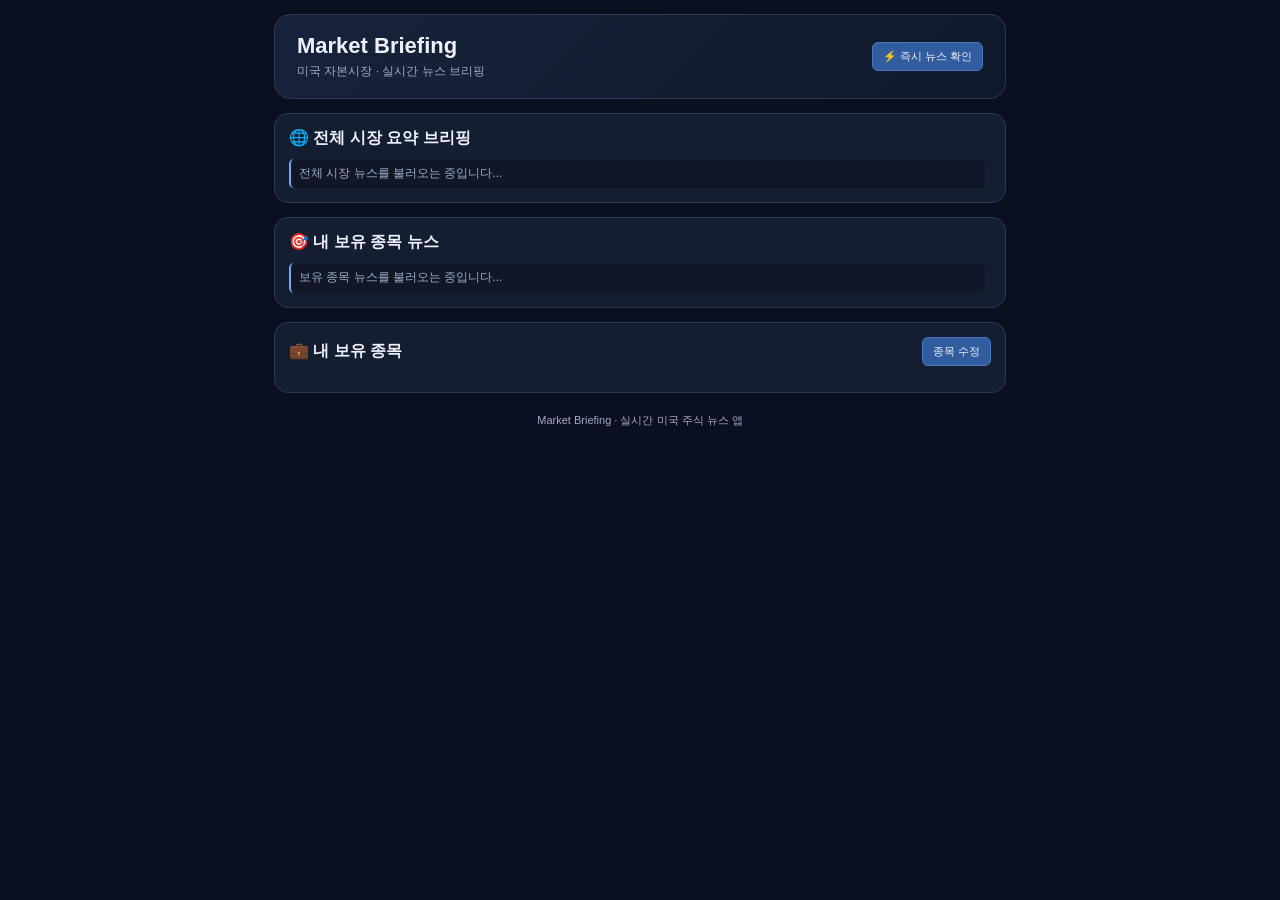
==== commit 2ed6dbff: "Fix HTML escaping issues in index.html" ====
--- a/index.html
+++ b/index.html
@@ -315,7 +315,7 @@
       return String(str)
         .replace(/&/g, "&amp;")
         .replace(/</g, "&lt;")
-        .replace(/>/g, "&gt;")
+        .replace/>/g, "&gt;")
         .replace(/"/g, "&quot;")
         .replace(/'/g, "&#039;");
     }
@@ -446,7 +446,7 @@
           <div class="news">
             <div>
               ${isMy ? `<span class="tag tag-my">★ 내 종목</span>` : ""}
-              ${isCrossVerified ? `<span class="tag tag-verified">✓ 교차검증 완료</span>` : ""}
+              ${isCrossVerified ? `<span class="tag tag-verified">✓ 검증완료</span>` : ""}
               <span class="tag" style="${tagStyle}">${sentimentText}</span>
               ${symbol ? `<span class="tag" style="background:#2b3854; color:#fff;">${symbol}</span>` : ""}
               <span class="tag" style="background:transparent; color:var(--muted); padding:0 2px;">${source}</span>
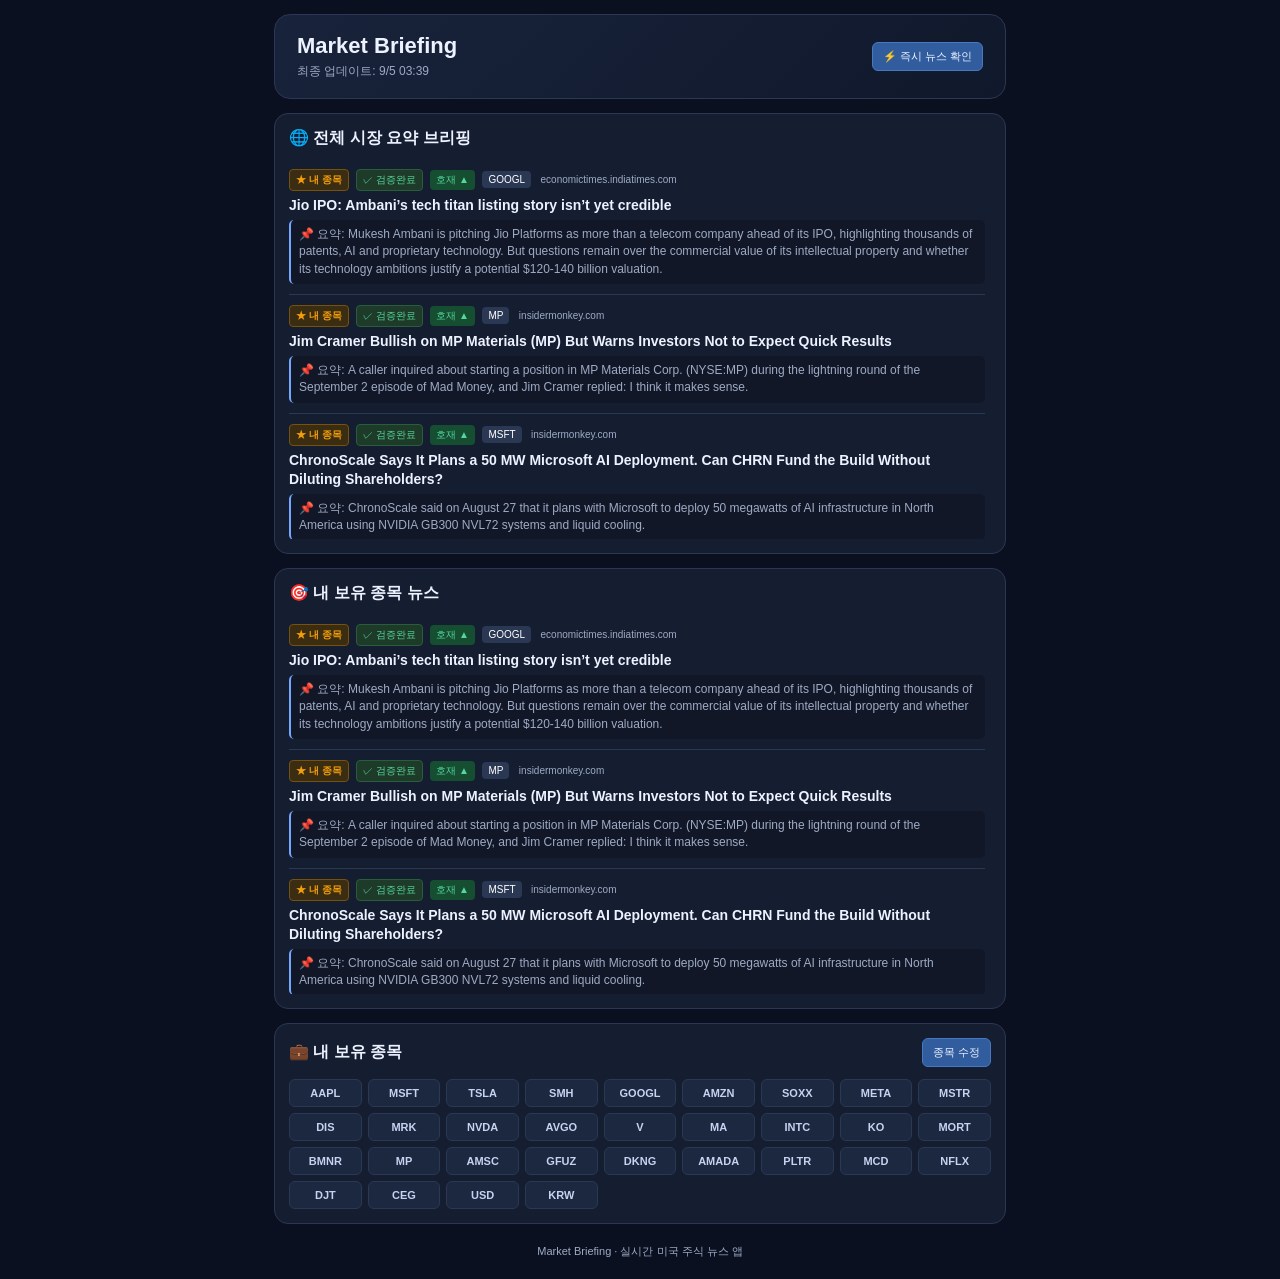
==== commit b05f9ad8: "Fix typo in HTML entity replacement regex" ====
--- a/index.html
+++ b/index.html
@@ -315,7 +315,7 @@
       return String(str)
         .replace(/&/g, "&amp;")
         .replace(/</g, "&lt;")
-        .replace/>/g, "&gt;")
+        .replace(/>/g, "&gt;")
         .replace(/"/g, "&quot;")
         .replace(/'/g, "&#039;");
     }
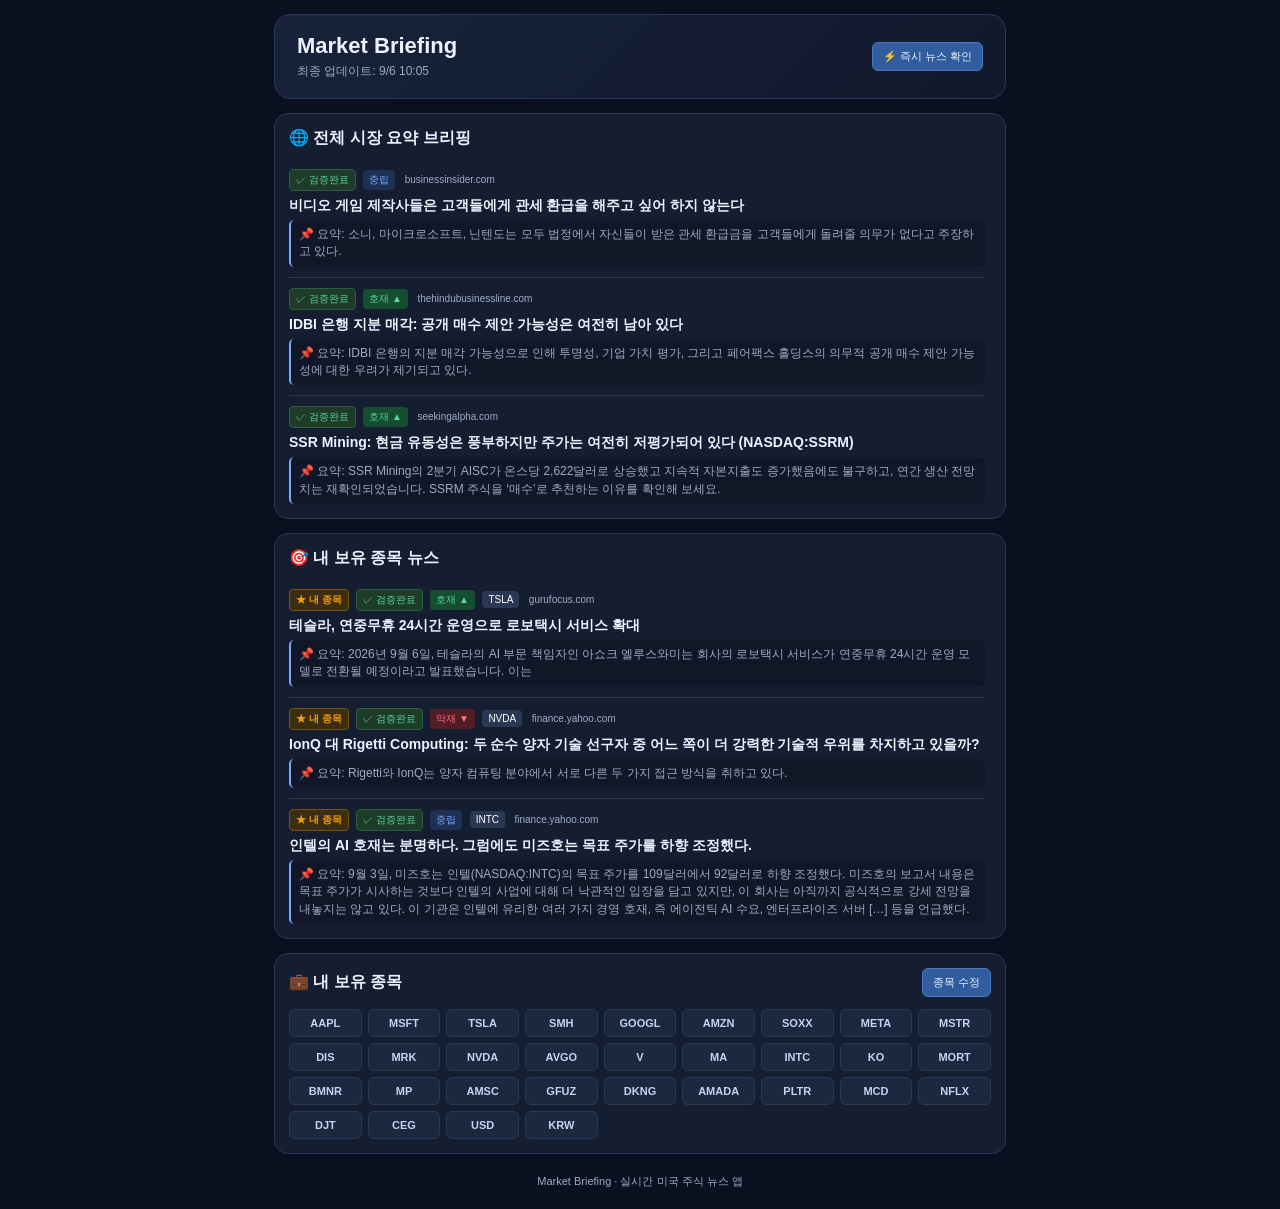
==== commit fc14d368: "Refactor news list rendering and update max height Refactor news rendering logic and update styles." ====
--- a/index.html
+++ b/index.html
@@ -5,14 +5,12 @@
   <meta name="viewport" content="width=device-width, initial-scale=1.0">
   <title>Market Briefing</title>
 
-  <!-- PWA 앱 설정 -->
   <link rel="manifest" href="manifest.json">
   <meta name="mobile-web-app-capable" content="yes">
   <meta name="apple-mobile-web-app-capable" content="yes">
   <meta name="apple-mobile-web-app-status-bar-style" content="black-translucent">
   <meta name="theme-color" content="#0b1020">
 
-  <!-- 아이콘 연결 -->
   <link rel="icon" href="icon.svg" type="image/svg+xml">
   <link rel="apple-touch-icon" href="icon.svg">
 
@@ -86,8 +84,9 @@
       gap: 6px;
     }
 
+    /* 누적 기사를 편하게 스크롤할 수 있도록 높이 500px로 확숙 */
     .news-scroll-container {
-      max-height: 380px;
+      max-height: 500px;
       overflow-y: auto;
       padding-right: 6px;
     }
@@ -400,27 +399,13 @@
       }
     }
 
-    function renderNewsList(articles, container, isPortfolioSection = false) {
+    function renderNewsList(articles, container) {
       if (!articles || articles.length === 0) {
-        container.innerHTML = `<div class="news-text">수집된 뉴스가 없습니다.</div>`;
+        container.innerHTML = `<div class="news-text">해당하는 뉴스가 없습니다.</div>`;
         return;
       }
 
-      let displayList = articles;
-
-      if (isPortfolioSection) {
-        displayList = articles.filter(art => {
-          const sym = art.symbol ? art.symbol.toUpperCase() : "";
-          return tickers.includes(sym);
-        });
-
-        if (displayList.length === 0) {
-          container.innerHTML = `<div class="news-text">설정하신 보유 종목의 최근 기사가 없습니다.</div>`;
-          return;
-        }
-      }
-
-      container.innerHTML = displayList.map(art => {
+      container.innerHTML = articles.map(art => {
         const symbol = art.symbol ? art.symbol.toUpperCase() : "";
         const score = typeof art.sentiment_score === "number" ? art.sentiment_score : 0;
         const isCrossVerified = art.cross_verified || false;
@@ -461,12 +446,27 @@
     }
 
     function renderAllNews() {
-      let marketArticles = newsData.market_news || [];
-      if (marketArticles.length === 0 && (newsData.portfolio_news || []).length > 0) {
-        marketArticles = newsData.portfolio_news;
-      }
-      renderNewsList(marketArticles, marketNewsContainer, false);
-      renderNewsList(newsData.portfolio_news || [], portfolioNewsContainer, true);
+      const activeTickers = new Set(tickers);
+
+      // 1. 보유 종목 뉴스 선택
+      const portfolioArticles = (newsData.portfolio_news || []).filter(art => {
+        const sym = art.symbol ? art.symbol.toUpperCase() : "";
+        return activeTickers.has(sym);
+      });
+
+      // 보유 종목 칸에 출력되는 기사의 URL 기록
+      const portfolioUrls = new Set(portfolioArticles.map(a => a.url));
+
+      // 2. 전체 시장 뉴스에서 보유 종목 관련 기사 완전히 제거 (중복 차단)
+      const marketArticles = (newsData.market_news || []).filter(art => {
+        const sym = art.symbol ? art.symbol.toUpperCase() : "";
+        if (activeTickers.has(sym)) return false; 
+        if (portfolioUrls.has(art.url)) return false; 
+        return true;
+      });
+
+      renderNewsList(marketArticles, marketNewsContainer);
+      renderNewsList(portfolioArticles, portfolioNewsContainer);
     }
 
     checkNewsBtn.onclick = fetchNews;
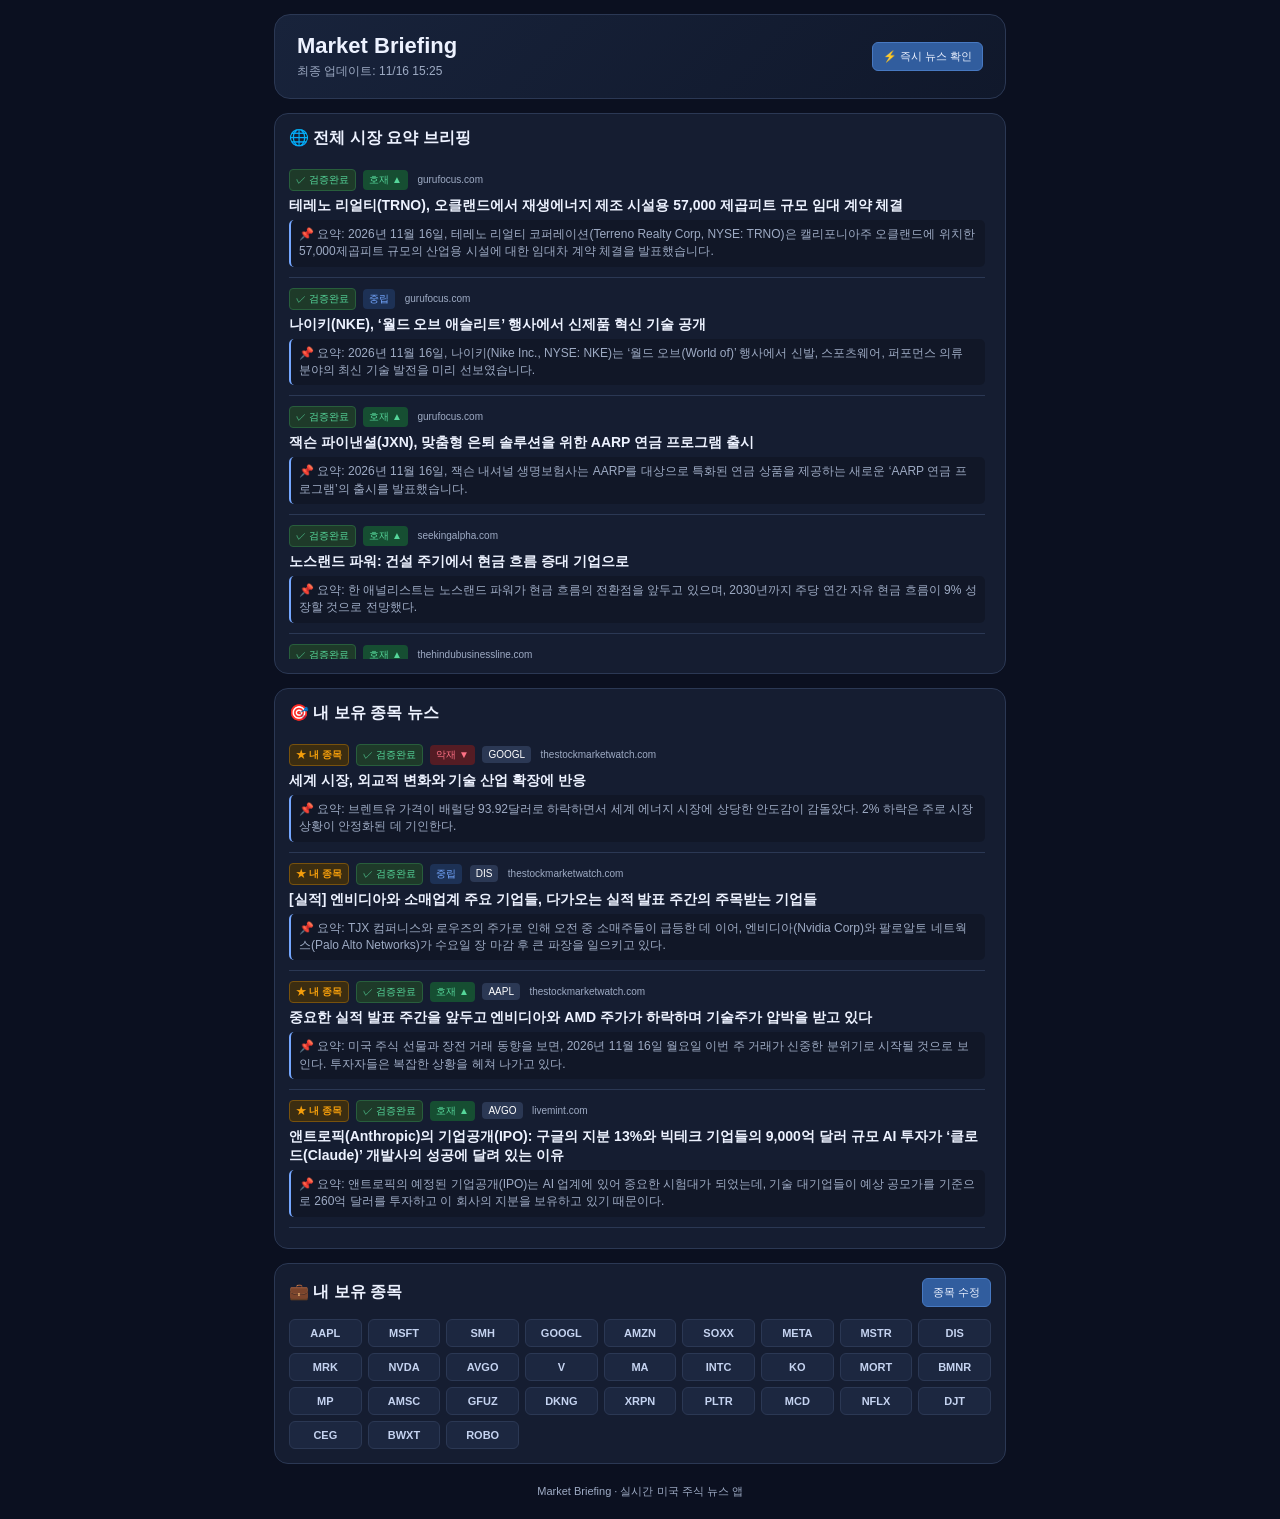
==== commit 2d14abc8: "Fix portfolio symbols to 30 holdings and chunk MarketAux requests - Replace PORTFOLIO_SYMBOLS with t" ====
--- a/index.html
+++ b/index.html
@@ -292,10 +292,10 @@
 
   <script>
     const defaultTickers = [
-      "AAPL", "MSFT", "TSLA", "SMH", "GOOGL", "AMZN", "SOXX", "META", "MSTR",
+      "AAPL", "MSFT", "SMH", "GOOGL", "AMZN", "SOXX", "META", "MSTR",
       "DIS", "MRK", "NVDA", "AVGO", "V", "MA", "INTC", "KO",
-      "MORT", "BMNR", "MP", "AMSC", "GFUZ", "DKNG", "AMADA", "PLTR",
-      "MCD", "NFLX", "DJT", "CEG", "USD", "KRW"
+      "MORT", "BMNR", "MP", "AMSC", "GFUZ", "DKNG", "XRPN", "PLTR",
+      "MCD", "NFLX", "DJT", "CEG", "BWXT", "ROBO"
     ];
 
     const key = "marketBriefingTickers";
